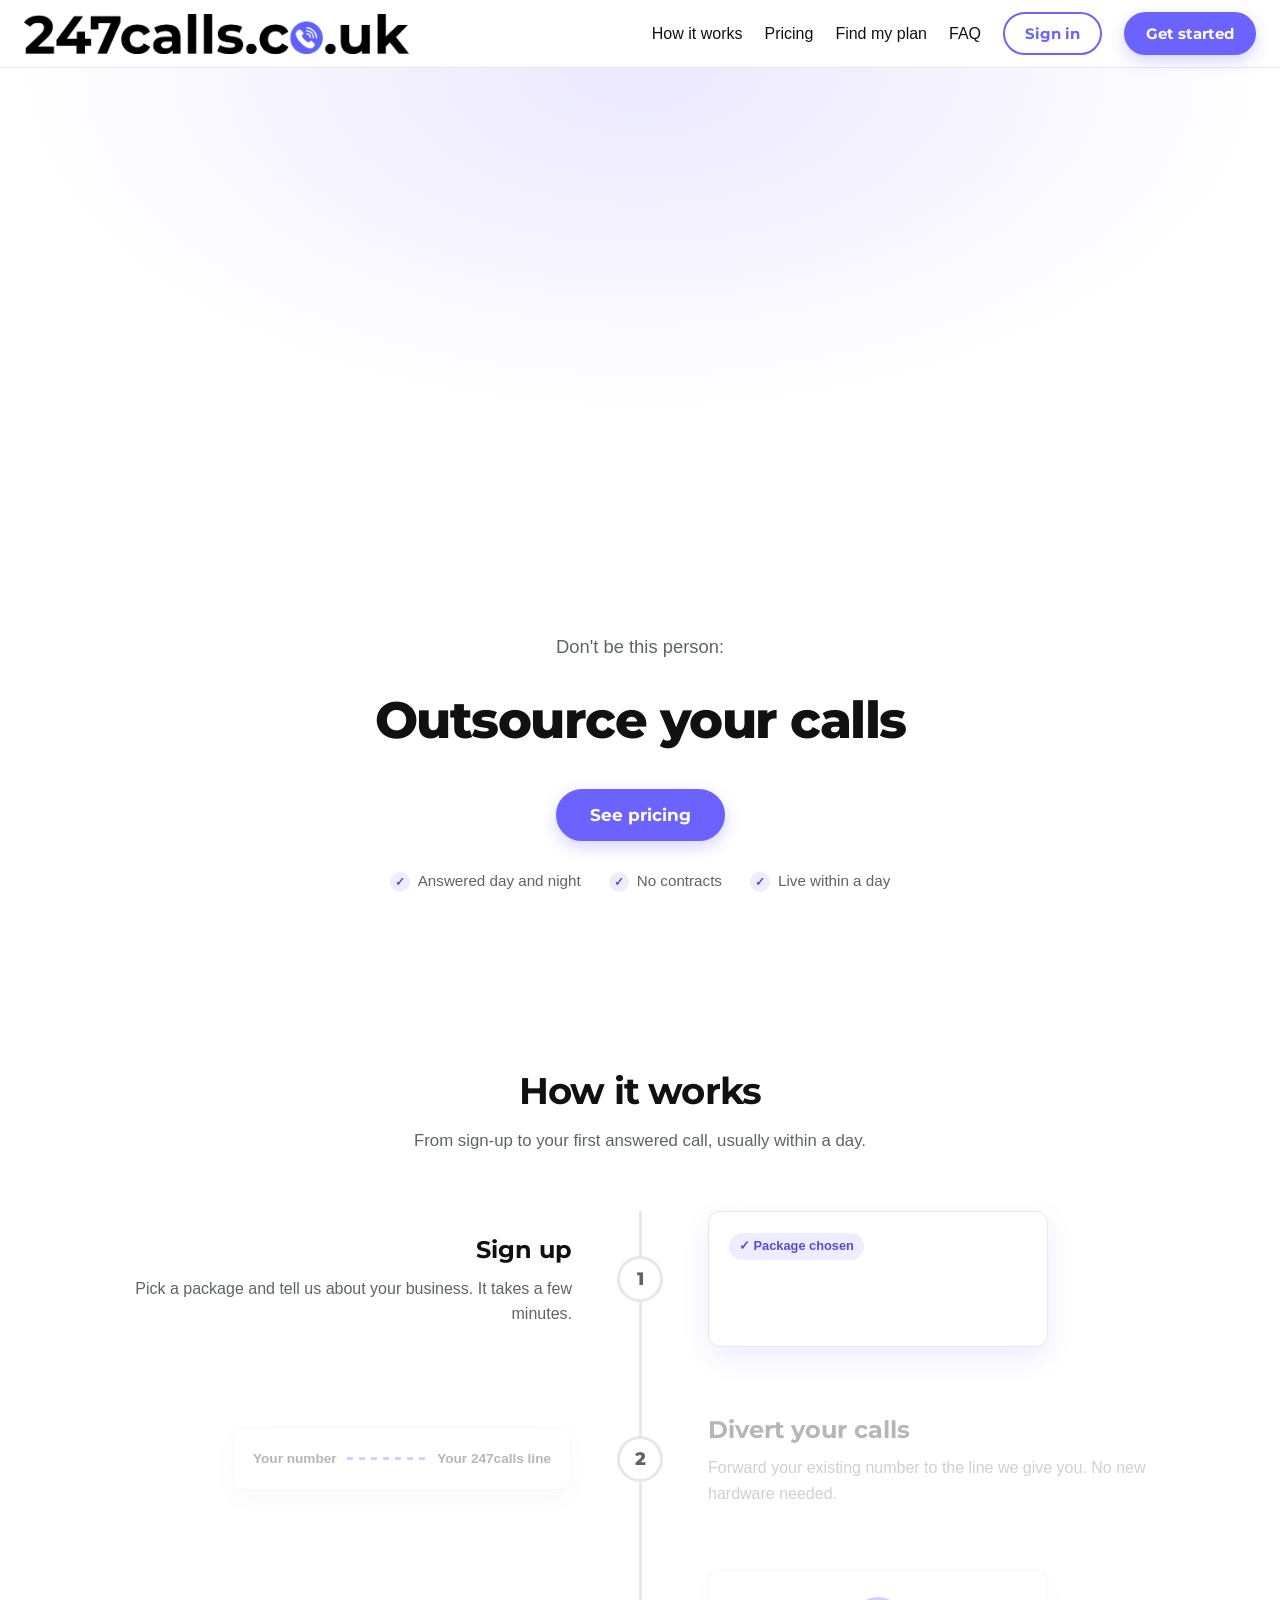
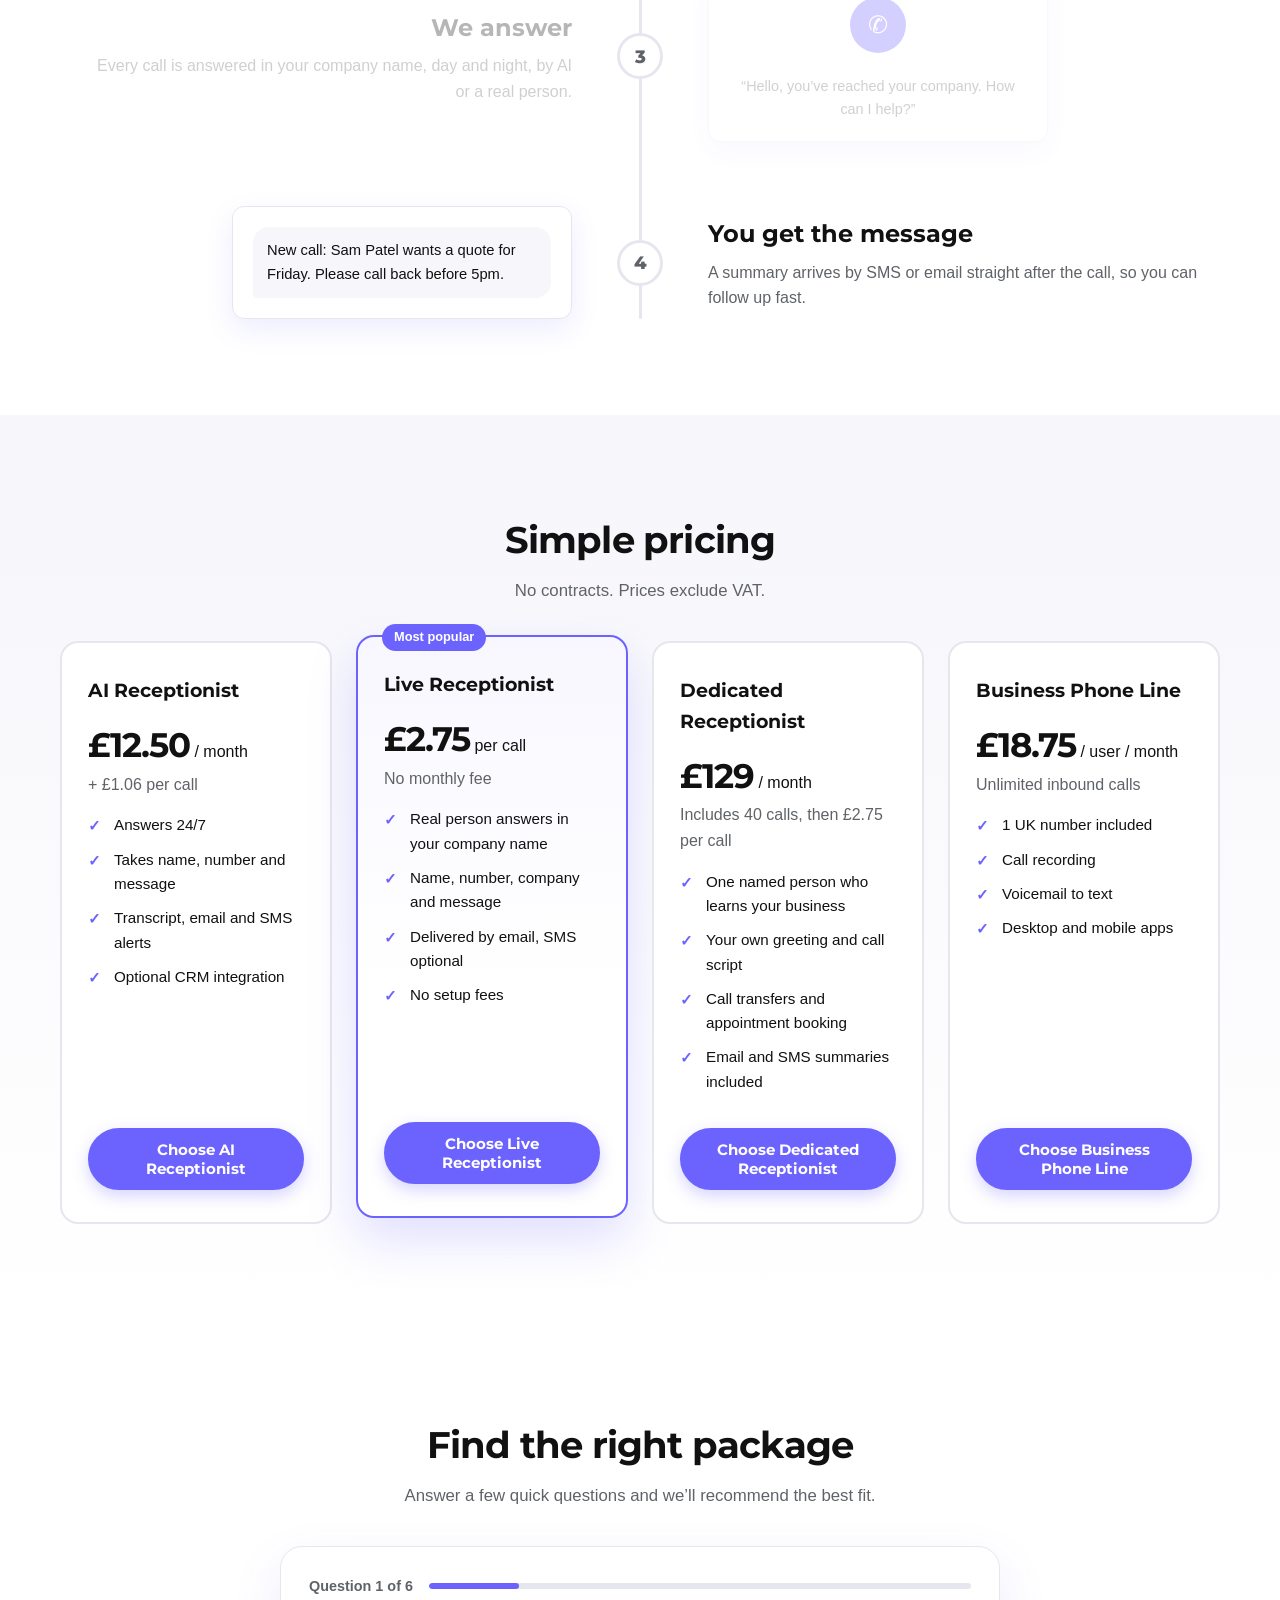
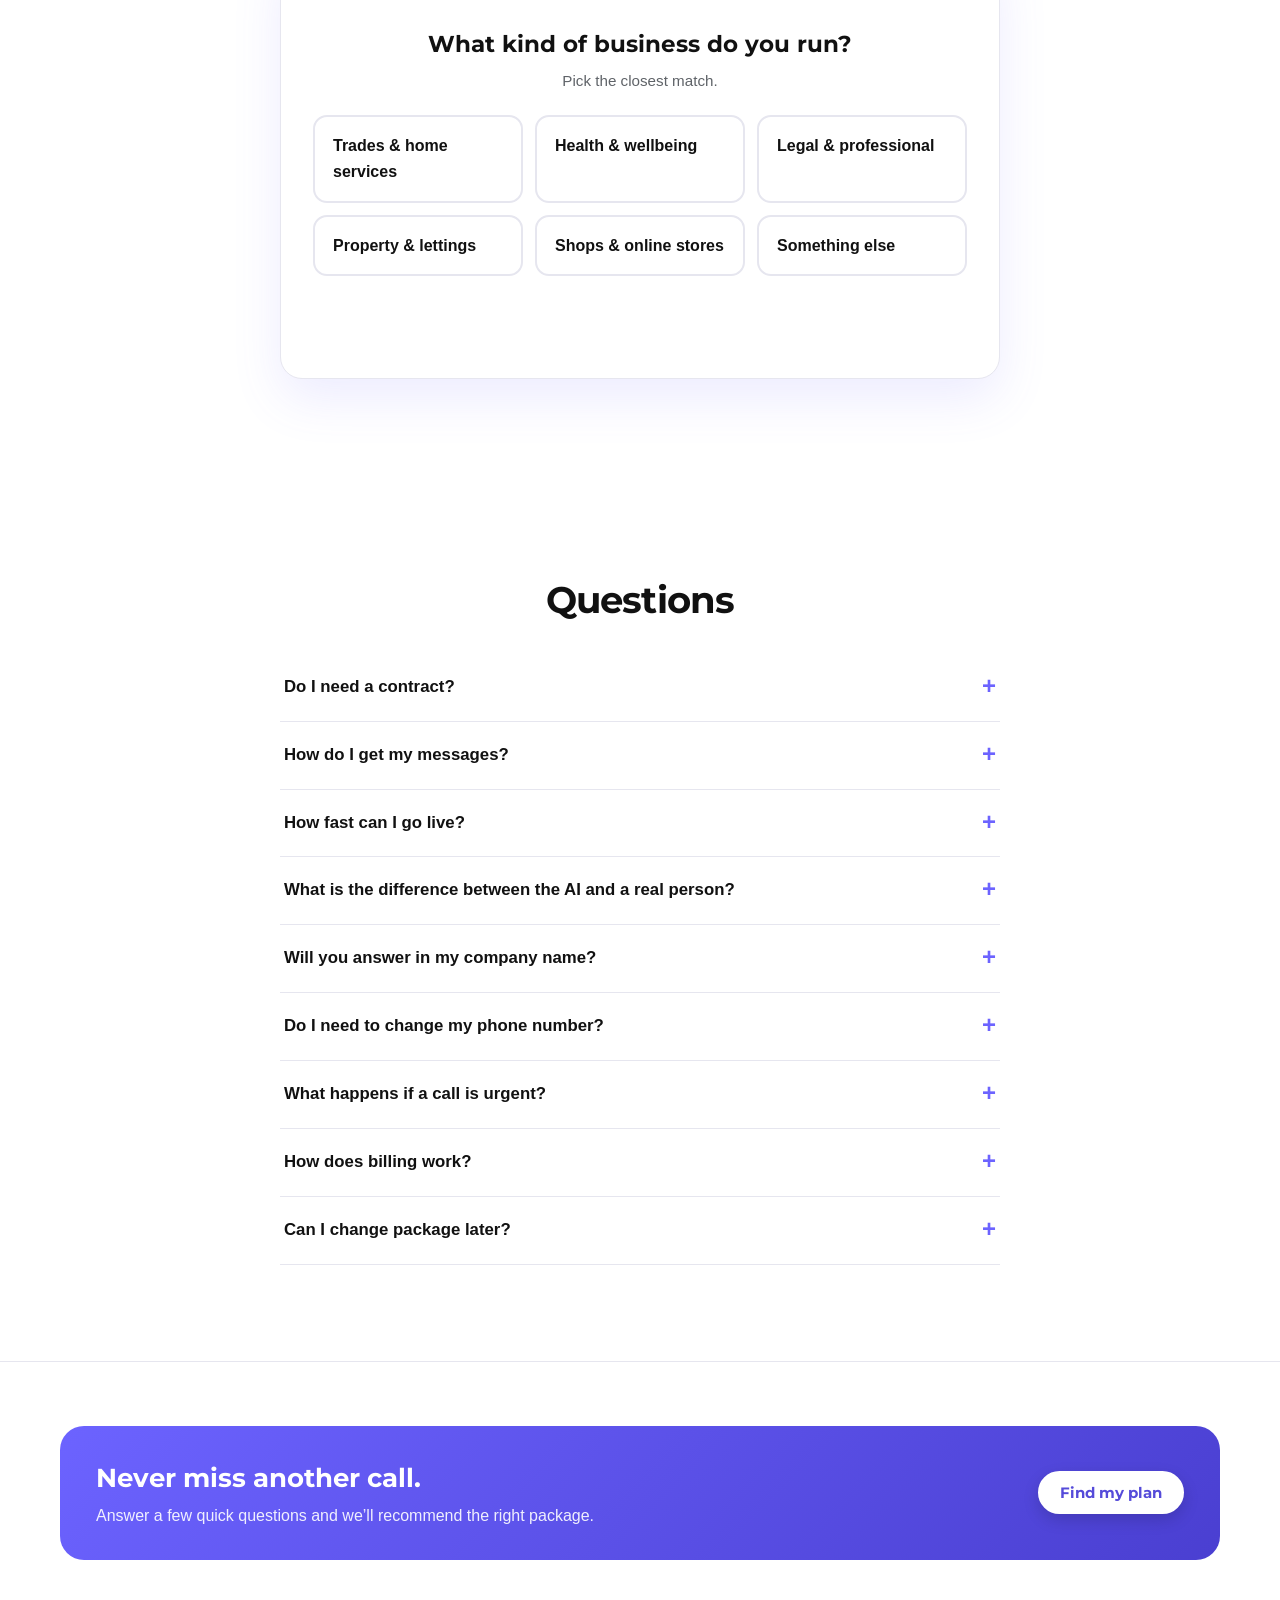
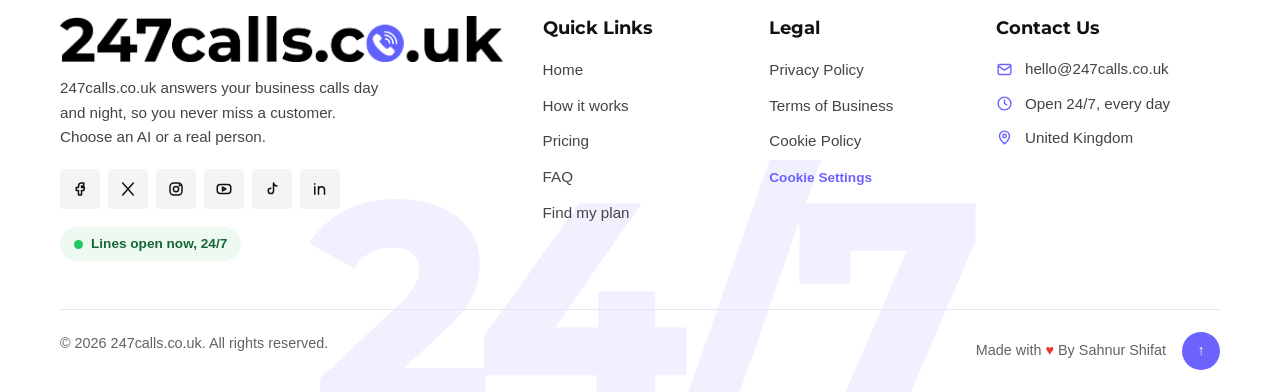
==== index.html @ 4531ec83 "first commit" ====
<!DOCTYPE html>
<html lang="en-GB">
<head>
  <meta charset="UTF-8"> <!-- keeps £ signs from turning into "Â£" -->
  <meta name="viewport" content="width=device-width, initial-scale=1">
  <title>247calls.co.uk – 24/7 call answering</title>
  <meta name="description" content="Friendly, professional 24/7 call answering. SMS or email summary of every call.">
  <link rel="preconnect" href="https://fonts.googleapis.com">
  <link rel="preconnect" href="https://fonts.gstatic.com" crossorigin>
  <link href="https://fonts.googleapis.com/css2?family=Montserrat:wght@500;700;800&display=swap" rel="stylesheet">
  <link rel="stylesheet" href="style.css">
</head>
<body>

<!-- NAVBAR -->
<header class="nav">
  <a class="logo" href="#home"><img src="hero.jpg" alt="247calls.co.uk" height="40"></a>
  <button class="nav-toggle" aria-label="Menu" aria-expanded="false">&#9776;</button>
  <nav class="nav-links" id="nav-links">
    <a href="#how">How it works</a>
    <a href="#pricing">Pricing</a>
    <a href="#quiz">Find my plan</a>
    <a href="#faq">FAQ</a>
    <a href="#" class="btn btn-ghost" data-open-signup>Sign in</a>
    <a href="#pricing" class="btn">Get started</a>
  </nav>
</header>

<main>
  <!-- HERO -->
  <section class="hero" id="home">
    <div class="video-wrap">
      <!-- Video file: hero.mp4 (same folder as this page) -->
      <video autoplay muted loop playsinline>
        <source src="hero.mp4" type="video/mp4">
      </video>
    </div>
    <p class="hero-lead">Don't be this person:</p>
    <div class="animated-text-container">
      <div class="animated-text" id="animated-text">
        <span>Outsource your calls</span>
        <span>We're here all day, everyday</span>
        <span>24/7 call answering</span>
        <span>From as little as £25.00 p/m</span>
        <span>Friendly, professional call answering</span>
        <span>SMS/email summary of call</span>
        <span>Keep things simple</span>
        <span>Outsource the burden</span>
      </div>
    </div>
    <a href="#pricing" class="btn btn-big">See pricing</a>
    <ul class="trust">
      <li>Answered day and night</li>
      <li>No contracts</li>
      <li>Live within a day</li>
    </ul>
  </section>

  <!-- HOW IT WORKS -->
  <section class="section how" id="how">
    <h2>How it works</h2>
    <p class="sub">From sign-up to your first answered call, usually within a day.</p>
    <div class="journey" id="journey">
      <div class="j-line"><span class="j-fill" id="j-fill"></span></div>

      <div class="j-step">
        <div class="j-text"><h3>Sign up</h3><p>Pick a package and tell us about your business. It takes a few minutes.</p></div>
        <span class="j-node">1</span>
        <div class="j-visual"><div class="vis">
          <span class="chip">&#10003; Package chosen</span>
          <i class="sk" style="--w:85%"></i><i class="sk" style="--w:60%"></i><i class="sk" style="--w:75%"></i>
        </div></div>
      </div>

      <div class="j-step flip">
        <div class="j-text"><h3>Divert your calls</h3><p>Forward your existing number to the line we give you. No new hardware needed.</p></div>
        <span class="j-node">2</span>
        <div class="j-visual"><div class="vis">
          <div class="div-row"><b>Your number</b><span class="arrow"></span><b>Your 247calls line</b></div>
        </div></div>
      </div>

      <div class="j-step">
        <div class="j-text"><h3>We answer</h3><p>Every call is answered in your company name, day and night, by AI or a real person.</p></div>
        <span class="j-node">3</span>
        <div class="j-visual"><div class="vis">
          <div class="ring"><i></i><i></i>&#9990;</div>
          <p class="quote">&ldquo;Hello, you&rsquo;ve reached your company. How can I help?&rdquo;</p>
        </div></div>
      </div>

      <div class="j-step flip">
        <div class="j-text"><h3>You get the message</h3><p>A summary arrives by SMS or email straight after the call, so you can follow up fast.</p></div>
        <span class="j-node">4</span>
        <div class="j-visual"><div class="vis">
          <div class="sms">New call: Sam Patel wants a quote for Friday. Please call back before 5pm.</div>
        </div></div>
      </div>
    </div>
  </section>

  <!-- PRICING -->
  <section class="section alt" id="pricing">
    <h2>Simple pricing</h2>
    <p class="sub">No contracts. Prices exclude VAT.</p>
    <div class="cards">
      <article class="card" data-plan="AI Receptionist">
        <h3>AI Receptionist</h3>
        <p class="price"><strong>£12.50</strong> / month</p>
        <p class="per">+ £1.06 per call</p>
        <ul>
          <li>Answers 24/7</li>
          <li>Takes name, number and message</li>
          <li>Transcript, email and SMS alerts</li>
          <li>Optional CRM integration</li>
        </ul>
        <button class="btn" data-plan-btn>Choose AI Receptionist</button>
      </article>

      <article class="card" data-plan="Live Receptionist" data-default>
        <h3>Live Receptionist</h3>
        <p class="price"><strong>£2.75</strong> per call</p>
        <p class="per">No monthly fee</p>
        <ul>
          <li>Real person answers in your company name</li>
          <li>Name, number, company and message</li>
          <li>Delivered by email, SMS optional</li>
          <li>No setup fees</li>
        </ul>
        <button class="btn" data-plan-btn>Choose Live Receptionist</button>
      </article>

      <article class="card" data-plan="Dedicated Receptionist">
        <h3>Dedicated Receptionist</h3>
        <p class="price"><strong>£129</strong> / month</p>
        <p class="per">Includes 40 calls, then £2.75 per call</p>
        <ul>
          <li>One named person who learns your business</li>
          <li>Your own greeting and call script</li>
          <li>Call transfers and appointment booking</li>
          <li>Email and SMS summaries included</li>
        </ul>
        <button class="btn" data-plan-btn>Choose Dedicated Receptionist</button>
      </article>

      <article class="card" data-plan="Business Phone Line">
        <h3>Business Phone Line</h3>
        <p class="price"><strong>£18.75</strong> / user / month</p>
        <p class="per">Unlimited inbound calls</p>
        <ul>
          <li>1 UK number included</li>
          <li>Call recording</li>
          <li>Voicemail to text</li>
          <li>Desktop and mobile apps</li>
        </ul>
        <button class="btn" data-plan-btn>Choose Business Phone Line</button>
      </article>
    </div>
    <div class="dots" id="plan-dots"></div>
  </section>

  <!-- QUESTIONNAIRE -->
  <section class="section" id="quiz">
    <h2>Find the right package</h2>
    <p class="sub">Answer a few quick questions and we&rsquo;ll recommend the best fit.</p>
    <form class="quiz" id="quiz-form" novalidate>
      <div class="q-top"><span id="q-count">Question 1 of 6</span><div class="q-bar"><i id="q-bar"></i></div></div>
      <div class="q-view" id="q-view">
        <div class="q-track" id="q-track">
        <div class="q-slide" data-type="single"><h3>What kind of business do you run?</h3><p class="q-hint">Pick the closest match.</p><div class="opts"><label class="opt"><input type="radio" name="business_type" value="Trades &amp; home services"><span>Trades &amp; home services</span></label><label class="opt"><input type="radio" name="business_type" value="Health &amp; wellbeing"><span>Health &amp; wellbeing</span></label><label class="opt"><input type="radio" name="business_type" value="Legal &amp; professional"><span>Legal &amp; professional</span></label><label class="opt"><input type="radio" name="business_type" value="Property &amp; lettings"><span>Property &amp; lettings</span></label><label class="opt"><input type="radio" name="business_type" value="Shops &amp; online stores"><span>Shops &amp; online stores</span></label><label class="opt"><input type="radio" name="business_type" value="Something else"><span>Something else</span></label></div></div>
        <div class="q-slide" data-type="single"><h3>How many calls do you get?</h3><p class="q-hint">A rough guess is fine.</p><div class="opts"><label class="opt"><input type="radio" name="call_volume" value="Under 40" data-key="lt40"><span>Under 40<small>calls a month</small></span></label><label class="opt"><input type="radio" name="call_volume" value="40 to 150" data-key="mid"><span>40 to 150<small>calls a month</small></span></label><label class="opt"><input type="radio" name="call_volume" value="150 to 400" data-key="high"><span>150 to 400<small>calls a month</small></span></label><label class="opt"><input type="radio" name="call_volume" value="400+" data-key="400+"><span>400+<small>calls a month</small></span></label></div></div>
        <div class="q-slide" data-type="single"><h3>When do you need calls answered?</h3><p class="q-hint">We can cover as much or as little as you like.</p><div class="opts"><label class="opt"><input type="radio" name="hours" value="Out of hours"><span>Out of hours<small>Evenings, nights and weekends</small></span></label><label class="opt"><input type="radio" name="hours" value="Busy times"><span>Busy times<small>When you can&rsquo;t pick up</small></span></label><label class="opt"><input type="radio" name="hours" value="24/7"><span>24/7<small>Every call, day and night</small></span></label></div></div>
        <div class="q-slide" data-type="single"><h3>Who should answer your calls?</h3><p class="q-hint">You can change this later.</p><div class="opts"><label class="opt"><input type="radio" name="who" value="AI receptionist" data-key="ai"><span>AI receptionist<small>Instant, 24/7 and the lowest cost</small></span></label><label class="opt"><input type="radio" name="who" value="A real person" data-key="live"><span>A real person<small>A friendly human voice on every call</small></span></label><label class="opt"><input type="radio" name="who" value="A dedicated person" data-key="dedicated"><span>A dedicated person<small>The same named receptionist who knows you</small></span></label><label class="opt"><input type="radio" name="who" value="Not sure yet" data-key="unsure"><span>Not sure yet<small>Recommend one for me</small></span></label></div></div>
        <div class="q-slide" data-type="multi"><h3>What should we do on each call?</h3><p class="q-hint">Choose all that apply.</p><div class="opts"><label class="opt"><input type="checkbox" name="tasks" value="Take messages"><span>Take messages</span></label><label class="opt"><input type="checkbox" name="tasks" value="Book appointments"><span>Book appointments</span></label><label class="opt"><input type="checkbox" name="tasks" value="Transfer urgent calls"><span>Transfer urgent calls</span></label><label class="opt"><input type="checkbox" name="tasks" value="Answer common questions"><span>Answer common questions</span></label><label class="opt"><input type="checkbox" name="tasks" value="Qualify new leads"><span>Qualify new leads</span></label><label class="opt"><input type="checkbox" name="tasks" value="Take orders"><span>Take orders</span></label></div></div>
        <div class="q-slide" data-type="contact"><h3>Where should we send your recommendation?</h3><p class="q-hint">Last step. We&rsquo;ll be in touch shortly.</p>
          <div class="form">
            <input name="name" placeholder="Your name" required autocomplete="name">
            <input name="business" placeholder="Business name" autocomplete="organization">
            <input name="email" type="email" placeholder="Email address" required autocomplete="email">
            <input name="phone" type="tel" placeholder="Phone number" required autocomplete="tel">
            <p class="form-msg" role="status"></p>
            <p class="fine">We’ll only use your details to reply to you. See our <a href="privacy.html">Privacy Policy</a>.</p>
          </div></div>
        <div class="q-slide" data-type="result"><div class="q-result">
          <span class="q-check">&#10003;</span>
          <h3>Thank you<span id="q-name"></span>!</h3>
          <p class="q-hint">Based on your answers, we recommend:</p>
          <p class="q-rec" id="q-rec"></p>
          <p class="q-hint">We have your details and will be in touch shortly.</p>
          <a href="#pricing" class="btn">See package details</a>
        </div></div>
        </div>
      </div>
      <div class="q-nav">
        <button type="button" class="btn btn-ghost" id="q-back" hidden>Back</button>
        <button type="button" class="btn" id="q-next" hidden>Next</button>
      </div>
    </form>
  </section>

  <!-- FAQ -->
  <section class="section" id="faq">
    <h2>Questions</h2>
    <div class="faq">
      <details><summary>Do I need a contract?</summary><p>No. You can stop at any time.</p></details>
      <details><summary>How do I get my messages?</summary><p>By email, with an optional SMS summary after each call.</p></details>
      <details><summary>How fast can I go live?</summary><p>Usually the same day, once your calls are diverted.</p></details>
      <details><summary>What is the difference between the AI and a real person?</summary><p>The AI receptionist answers instantly, around the clock, at the lowest cost. A real person gives every caller a human voice, and a Dedicated Receptionist is one named person who learns your business.</p></details>
      <details><summary>Will you answer in my company name?</summary><p>Yes. Every call is answered using your business name and your own greeting.</p></details>
      <details><summary>Do I need to change my phone number?</summary><p>No. You keep your existing number and simply divert it to the line we give you.</p></details>
      <details><summary>What happens if a call is urgent?</summary><p>With the Dedicated Receptionist we can transfer urgent calls straight to you. On other packages, urgent messages are sent to you immediately by SMS or email.</p></details>
      <details><summary>How does billing work?</summary><p>Monthly packages are billed monthly, and per-call packages are billed for the calls answered. All prices exclude VAT.</p></details>
      <details><summary>Can I change package later?</summary><p>Yes. Just tell us and we will switch you to a package that fits better.</p></details>
    </div>
  </section>

  </main>

<footer class="site-footer">
  <div class="f-cta">
    <div><h3>Never miss another call.</h3><p>Answer a few quick questions and we&rsquo;ll recommend the right package.</p></div>
    <a href="#quiz" class="btn btn-light">Find my plan</a>
  </div>
  <div class="f-grid">
    <div class="f-brand">
      <a class="logo" href="#home"><img src="hero.jpg" alt="247calls.co.uk" height="40"></a>
      <p>247calls.co.uk answers your business calls day and night, so you never miss a customer. Choose an AI or a real person.</p>
      <div class="social"><a href="#" aria-label="Facebook"><svg viewBox="0 0 24 24" ><path d="M14 8h3V4h-3a4 4 0 0 0-4 4v2H7v4h3v6h4v-6h3l1-4h-4V8z"/></svg></a><a href="#" aria-label="X"><svg viewBox="0 0 24 24" ><path d="M5 4l14 16M19 4L5 20"/></svg></a><a href="#" aria-label="Instagram"><svg viewBox="0 0 24 24" ><rect x="4" y="4" width="16" height="16" rx="5"/><circle cx="12" cy="12" r="3.5"/><circle cx="17" cy="7" r=".6"/></svg></a><a href="#" aria-label="YouTube"><svg viewBox="0 0 24 24" ><rect x="3" y="6" width="18" height="12" rx="4"/><path d="M10 9.5v5l4.5-2.5z"/></svg></a><a href="#" aria-label="TikTok"><svg viewBox="0 0 24 24" ><path d="M14 4v10.5a3.5 3.5 0 1 1-3.5-3.5M14 4c.4 2.3 2 3.8 4.5 4"/></svg></a><a href="#" aria-label="LinkedIn"><svg viewBox="0 0 24 24" ><path d="M5 9v10M5 5v.5M10 19V9m0 4a4 4 0 0 1 8 0v6"/></svg></a></div>
      <p class="live"><i></i>Lines open now, 24/7</p>
    </div>
    <div>
      <h4>Quick Links</h4>
      <ul><li><a href="#home">Home</a></li><li><a href="#how">How it works</a></li><li><a href="#pricing">Pricing</a></li><li><a href="#faq">FAQ</a></li><li><a href="#quiz">Find my plan</a></li></ul>
    </div>
    <div>
      <h4>Legal</h4>
      <ul><li><a href="privacy.html">Privacy Policy</a></li><li><a href="terms.html">Terms of Business</a></li><li><a href="cookies.html">Cookie Policy</a></li><li class="cookie-set"><a href="#" data-cookie-settings>Cookie Settings</a></li></ul>
    </div>
    <div>
      <h4>Contact Us</h4>
      <ul class="f-contact">
        <li><svg viewBox="0 0 24 24" ><rect x="3" y="5" width="18" height="14" rx="2"/><path d="M3 7l9 6 9-6"/></svg>hello@247calls.co.uk</li>
        <li><svg viewBox="0 0 24 24" ><circle cx="12" cy="12" r="9"/><path d="M12 7v5l3 2"/></svg>Open 24/7, every day</li>
        <li><svg viewBox="0 0 24 24" ><path d="M12 21s7-6.2 7-11a7 7 0 0 0-14 0c0 4.8 7 11 7 11z"/><circle cx="12" cy="10" r="2.5"/></svg>United Kingdom</li>
      </ul>
    </div>
  </div>
  <div class="f-bottom">
    <p>© <span id="year"></span> 247calls.co.uk. All rights reserved.</p>
    <div class="f-end"><p>Made with <span class="heart">&#9829;</span> By Sahnur Shifat</p><a class="to-top" href="#home" aria-label="Back to top">&#8593;</a></div>
  </div>
<div class="f-mark" aria-hidden="true">24/7</div>
</footer>

<!-- SIGN-UP POPUP -->
<div class="modal" id="signup-modal" hidden>
  <div class="modal-box" role="dialog" aria-modal="true" aria-labelledby="modal-title">
    <button class="modal-close" aria-label="Close">&times;</button>
    <h3 id="modal-title">Get started</h3>
    <p class="sub" id="modal-plan"></p>
    <form class="form" id="signup-form" novalidate>
      <input name="plan" type="hidden">
      <input name="name" placeholder="Your name" required>
      <input name="business" placeholder="Business name" required>
      <input name="email" type="email" placeholder="Email address" required>
      <input name="phone" type="tel" placeholder="Phone number" required>
      <button class="btn" type="submit">Sign up</button>
      <p class="form-msg" role="status"></p>
            <p class="fine">We’ll only use your details to reply to you. See our <a href="privacy.html">Privacy Policy</a>.</p>
    </form>
  </div>
</div>

<script src="script.js"></script>
<script src="cookies.js"></script>
</body>
</html>
---- style.css ----
/* ===== Easy-edit settings ===== */
:root {
  --accent: #6c63ff;        /* purple used in the logo */
  --accent-dark: #554bd9;
  --text: #111;
  --muted: #5f6368;
  --bg: #fff;
  --bg-alt: #f6f6fb;
  --line: #e6e6ef;
  --radius: 12px;
  --max: 1160px;
}

* { box-sizing: border-box; }
html { scroll-behavior: smooth; scroll-padding-top: 72px; }
body { margin: 0; font-family: Arial, Helvetica, sans-serif; color: var(--text); background: var(--bg); line-height: 1.6; }
h1, h2, h3, .logo { font-family: "Montserrat", Arial, sans-serif; }
a { color: inherit; }

/* ===== Navbar ===== */
.nav { position: sticky; top: 0; z-index: 20; display: flex; align-items: center; justify-content: space-between;
  padding: 12px 24px; background: var(--bg); box-shadow: 0 2px 8px rgba(0,0,0,.06); }
.logo { font-size: 1.7rem; font-weight: 800; text-decoration: none; letter-spacing: -.5px; }
.logo-o { display: inline-flex; align-items: center; justify-content: center; width: .85em; height: .85em;
  border-radius: 50%; background: var(--accent); color: #fff; font-size: .55em; vertical-align: middle; margin: 0 1px; }
.nav-links { display: flex; align-items: center; gap: 22px; }
.nav-links a:not(.btn) { text-decoration: none; font-weight: 500; }
.nav-links a:not(.btn):hover { color: var(--accent); }
.nav-toggle { display: none; background: none; border: 0; font-size: 1.6rem; cursor: pointer; }

/* ===== Buttons ===== */
.btn { display: inline-block; background: var(--accent); color: #fff; border: 2px solid var(--accent); padding: 10px 20px;
  border-radius: 999px; font: 700 .95rem "Montserrat", Arial, sans-serif; text-decoration: none; cursor: pointer; transition: background .15s; }
.btn:hover { background: var(--accent-dark); border-color: var(--accent-dark); }
.btn-ghost { background: transparent; color: var(--accent); }
.btn-ghost:hover { background: var(--bg-alt); color: var(--accent-dark); }
.btn-big { padding: 14px 32px; font-size: 1.05rem; }
:focus-visible { outline: 3px solid var(--accent); outline-offset: 2px; }

/* ===== Hero ===== */
.hero { text-align: center; padding: 28px 20px 56px; }
.video-wrap { max-width: 860px; margin: 0 auto; background: #fdfefd; aspect-ratio: 16 / 9; overflow: hidden; }
.video-wrap video { width: 100%; height: 100%; object-fit: contain; display: block; }
.hero-lead { margin: 24px 0 8px; font-size: 1.1rem; }
.animated-text-container { min-height: 90px; display: flex; align-items: center; justify-content: center; margin-bottom: 20px; }
.animated-text { position: relative; width: 100%; height: 80px; }
.animated-text span { position: absolute; inset: 0; display: flex; align-items: center; justify-content: center;
  padding: 0 12px; font: 800 clamp(1.6rem, 4.5vw, 2.8rem) "Montserrat", Arial, sans-serif; letter-spacing: -1px;
  opacity: 0; transform: translateY(14px); transition: opacity .5s, transform .5s; }
.animated-text span.active { opacity: 1; transform: none; }

/* ===== Sections ===== */
.section { padding: 72px 20px; max-width: var(--max); margin: 0 auto; }
.section.alt { max-width: none; background: var(--bg-alt); }
.section.alt > * { max-width: var(--max); margin-left: auto; margin-right: auto; }
.section h2 { font-size: clamp(1.7rem, 3.5vw, 2.3rem); margin: 0 0 8px; text-align: center; }
.sub { text-align: center; color: var(--muted); margin: 0 auto 36px; }

.steps { list-style: none; counter-reset: s; display: grid; grid-template-columns: repeat(auto-fit, minmax(210px, 1fr)); gap: 28px; padding: 0; margin-top: 40px; }
.steps li { counter-increment: s; }
.steps li::before { content: counter(s); display: grid; place-items: center; width: 38px; height: 38px; border-radius: 50%;
  background: var(--accent); color: #fff; font-weight: 700; margin-bottom: 12px; }
.steps h3 { margin: 0 0 6px; }
.steps p { margin: 0; color: var(--muted); }

/* ===== Pricing ===== */
.cards { display: grid; grid-template-columns: repeat(auto-fit, minmax(235px, 1fr)); gap: 24px; align-items: stretch; }
.card { position: relative; display: flex; flex-direction: column; background: var(--bg); border: 1px solid var(--line); border-radius: var(--radius); padding: 28px 24px; }
.card.featured { border: 2px solid var(--accent); }
.badge { position: absolute; top: -13px; left: 24px; background: var(--accent); color: #fff; font-size: .8rem; font-weight: 700; padding: 3px 12px; border-radius: 999px; }
.card h3 { margin: 0 0 12px; font-size: 1.2rem; }
.price { margin: 0; font-size: 1rem; }
.price strong { font-size: 2.1rem; font-family: "Montserrat", Arial, sans-serif; }
.per { margin: 0 0 16px; color: var(--muted); }
.card ul { margin: 0 0 24px; padding-left: 20px; flex: 1; }
.card li { margin-bottom: 6px; }

/* ===== FAQ ===== */
.faq { max-width: 720px; margin: 24px auto 0; }
.faq details { border-bottom: 1px solid var(--line); padding: 14px 0; }
.faq summary { cursor: pointer; font-weight: 700; }
.faq p { margin: 10px 0 0; color: var(--muted); }

/* ===== Forms & modal ===== */
.form { display: grid; gap: 12px; max-width: 460px; margin: 0 auto; }
.form input, .form textarea { width: 100%; padding: 12px 14px; border: 1px solid #ccc; border-radius: 8px; font: inherit; }
.form input:invalid.touched, .form textarea:invalid.touched { border-color: #d93025; }
.form-msg { margin: 0; min-height: 1.4em; text-align: center; font-weight: 700; }
.form-msg.ok { color: #188038; }
.form-msg.err { color: #d93025; }
.modal { position: fixed; inset: 0; z-index: 50; display: grid; place-items: center; background: rgba(0,0,0,.5); padding: 16px; }
.modal[hidden] { display: none; }
.modal-box { position: relative; width: 100%; max-width: 480px; background: #fff; border-radius: var(--radius); padding: 32px 24px; }
.modal-box h3 { margin: 0 0 4px; text-align: center; }
.modal-close { position: absolute; top: 8px; right: 14px; background: none; border: 0; font-size: 1.8rem; cursor: pointer; }


/* ===== Mobile ===== */
@media (max-width: 760px) {
  .nav-toggle { display: block; }
  .nav-links { display: none; position: absolute; top: 100%; left: 0; right: 0; flex-direction: column; align-items: stretch;
    gap: 0; padding: 12px 24px 20px; background: var(--bg); box-shadow: 0 8px 12px rgba(0,0,0,.08); }
  .nav-links.open { display: flex; }
  .nav-links a { padding: 10px 0; text-align: center; }
  .logo { font-size: 1.3rem; }
}

@media (prefers-reduced-motion: reduce) {
  html { scroll-behavior: auto; }
  .animated-text span { transition: none; }
}

/* ===== How it works: scroll journey ===== */
.journey { position: relative; margin-top: 56px; display: grid; gap: 64px; }
.j-line { position: absolute; left: 50%; top: 0; bottom: 0; width: 3px; margin-left: -1.5px; background: var(--line); border-radius: 3px; }
.j-fill { position: absolute; left: 0; top: 0; width: 100%; height: 0; background: var(--accent); border-radius: 3px; }
.j-step { position: relative; display: grid; grid-template-columns: 1fr 64px 1fr; align-items: center; }
.j-text { grid-column: 1; grid-row: 1; text-align: right; padding-right: 36px; }
.j-node { grid-column: 2; grid-row: 1; justify-self: center; z-index: 1; display: grid; place-items: center; width: 46px; height: 46px;
  border-radius: 50%; background: #fff; border: 3px solid var(--line); font: 800 1.1rem "Montserrat", Arial, sans-serif; color: var(--muted);
  transition: background .3s, border-color .3s, color .3s, transform .3s; }
.j-visual { grid-column: 3; grid-row: 1; padding-left: 36px; }
.j-step.flip .j-text { grid-column: 3; text-align: left; padding: 0 0 0 36px; }
.j-step.flip .j-visual { grid-column: 1; padding: 0 36px 0 0; }
.j-text h3 { margin: 0 0 6px; font-size: 1.5rem; }
.j-text p { margin: 0; color: var(--muted); }
.j-text, .j-visual { opacity: .3; transition: opacity .5s; }
.j-step.on .j-text, .j-step.on .j-visual { opacity: 1; }
.j-step.on .j-node { background: var(--accent); border-color: var(--accent); color: #fff; transform: scale(1.12); }

.vis { max-width: 340px; background: #fff; border: 1px solid var(--line); border-radius: var(--radius); padding: 20px; box-shadow: 0 10px 28px rgba(108,99,255,.12); }
.j-step.flip .vis { margin-left: auto; }
.chip { display: inline-block; font-size: .8rem; font-weight: 700; color: var(--accent-dark); background: #eeedff; padding: 3px 10px; border-radius: 999px; }
.sk { display: block; height: 10px; width: 0; margin: 12px 0 0; border-radius: 6px; background: #dcdaf7; transition: width .9s ease .2s; }
.j-step.on .sk { width: var(--w); }
.div-row { display: flex; align-items: center; gap: 10px; font-size: .85rem; }
.arrow { flex: 1; height: 3px; background: repeating-linear-gradient(90deg, var(--accent) 0 6px, transparent 6px 12px); }
.j-step.on .arrow { animation: flow 1s linear infinite; }
@keyframes flow { to { background-position: 12px 0; } }
.ring { position: relative; width: 56px; height: 56px; margin: 6px auto 22px; display: grid; place-items: center; border-radius: 50%; background: var(--accent); color: #fff; font-size: 1.5rem; }
.ring i { position: absolute; inset: 0; border: 2px solid var(--accent); border-radius: 50%; opacity: 0; }
.j-step.on .ring i { animation: ping 2s ease-out infinite; }
.ring i:nth-child(2) { animation-delay: .8s; }
@keyframes ping { from { transform: scale(1); opacity: .7; } to { transform: scale(2.3); opacity: 0; } }
.quote { margin: 0; text-align: center; font-size: .9rem; color: var(--muted); }
.sms { padding: 12px 14px; font-size: .92rem; background: var(--bg-alt); border-radius: 16px 16px 16px 4px; opacity: 0; transform: scale(.85); transform-origin: left bottom; transition: opacity .5s .3s, transform .5s .3s; }
.j-step.on .sms { opacity: 1; transform: none; }

@media (max-width: 760px) {
  .j-line { left: 23px; }
  .j-step, .j-step.flip { grid-template-columns: 46px 1fr; column-gap: 16px; align-items: start; }
  .j-node { grid-column: 1; }
  .j-text, .j-step.flip .j-text { grid-column: 2; text-align: left; padding: 0; }
  .j-visual, .j-step.flip .j-visual { grid-column: 2; grid-row: 2; padding: 14px 0 0; }
  .j-step.flip .vis { margin-left: 0; }
}

/* ===== Footer ===== */
.site-footer { border-top: 1px solid var(--line); padding: 64px 24px 0; background: var(--bg); }
.f-grid, .f-bottom { max-width: var(--max); margin: 0 auto; }
.f-grid { display: grid; grid-template-columns: 1.3fr 1fr 1fr 1.2fr; gap: 40px; }
.site-footer h4 { margin: 0 0 18px; font: 700 1.15rem "Montserrat", Arial, sans-serif; }
.site-footer ul { list-style: none; margin: 0; padding: 0; display: grid; gap: 10px; }
.site-footer li a, .f-brand p { color: #444; text-decoration: none; font-size: .95rem; }
.site-footer li a:hover { color: var(--accent); }
.f-brand p { margin: 14px 0 20px; max-width: 320px; }
.social { display: flex; flex-wrap: wrap; gap: 8px; }
.social a { display: grid; place-items: center; width: 40px; height: 40px; background: #f3f4f6; border-radius: 4px; color: #111; transition: background .15s, color .15s; }
.social a:hover { background: var(--accent); color: #fff; }
.social svg, .f-contact svg { width: 18px; height: 18px; fill: none; stroke: currentColor; stroke-width: 2; stroke-linecap: round; stroke-linejoin: round; }
.f-contact li { display: flex; align-items: center; gap: 12px; color: #444; font-size: .95rem; }
.f-contact svg { width: 17px; height: 17px; flex: none; color: var(--accent); }
.site-footer .cookie-set a { color: var(--accent); font-weight: 700; font-size: .85rem; }
.f-bottom { display: flex; flex-wrap: wrap; justify-content: space-between; gap: 12px; margin-top: 48px; padding: 22px 0; border-top: 1px solid var(--line); color: var(--muted); font-size: .9rem; }
.f-bottom p { margin: 0; }
.heart { color: #e53935; }
@media (max-width: 900px) { .f-grid { grid-template-columns: 1fr 1fr; } }
@media (max-width: 560px) { .f-grid { grid-template-columns: 1fr; } }

/* =====================================================
   POLISH PASS – visual refinements (safe to tweak/remove)
   ===================================================== */
::selection { background: #d9d6ff; }

.nav { background: rgba(255,255,255,.85); backdrop-filter: blur(10px); -webkit-backdrop-filter: blur(10px);
  box-shadow: none; border-bottom: 1px solid var(--line); }

.btn { box-shadow: 0 6px 16px rgba(108,99,255,.28); transition: background .15s, transform .15s, box-shadow .15s; }
.btn:hover { transform: translateY(-2px); box-shadow: 0 10px 22px rgba(108,99,255,.35); }
.btn-ghost, .btn-ghost:hover { box-shadow: none; transform: none; }

/* Hero */
.hero { padding: 48px 20px 72px; background: radial-gradient(70% 55% at 50% 0%, #ebe8ff 0%, rgba(235,232,255,0) 70%); }
.video-wrap { border-radius: 22px; background: #fff; box-shadow: 0 28px 70px rgba(108,99,255,.2), 0 2px 6px rgba(0,0,0,.05); }
.hero-lead { margin-top: 32px; font-size: 1.15rem; color: var(--muted); }
.animated-text-container { min-height: 100px; }
.animated-text { height: 90px; }
.animated-text span { font-size: clamp(1.8rem, 5vw, 3.2rem); letter-spacing: -1.5px; }
.trust { list-style: none; display: flex; flex-wrap: wrap; justify-content: center; gap: 12px 28px; margin: 28px 0 0; padding: 0; color: var(--muted); font-size: .95rem; }
.trust li::before { content: "\2713"; display: inline-grid; place-items: center; width: 20px; height: 20px; margin-right: 8px;
  border-radius: 50%; background: #eeedff; color: var(--accent-dark); font-size: .72rem; font-weight: 700; }

/* Sections */
.section { padding: 96px 20px; }
.section h2 { letter-spacing: -.8px; }
.sub { font-size: 1.05rem; }
.section.alt { background: linear-gradient(180deg, #f6f6fb 0%, #fff 100%); }

/* Pricing cards */
.card { border-radius: 18px; padding: 32px 26px; transition: transform .2s, box-shadow .2s; }
.card:hover { transform: translateY(-5px); box-shadow: 0 18px 40px rgba(20,20,60,.1); }
.card.featured { background: linear-gradient(180deg, #f8f7ff 0%, #fff 60%); box-shadow: 0 22px 50px rgba(108,99,255,.2); }
.price strong { letter-spacing: -1px; }
.card ul { list-style: none; padding: 0; }
.card li { position: relative; padding-left: 26px; margin-bottom: 10px; font-size: .95rem; }
.card li::before { content: "\2713"; position: absolute; left: 0; top: 1px; color: var(--accent); font-weight: 700; }
.card .btn { width: 100%; text-align: center; }

/* FAQ */
.faq details { padding: 20px 4px; }
.faq summary { list-style: none; display: flex; justify-content: space-between; gap: 16px; font-size: 1.05rem; }
.faq summary::-webkit-details-marker { display: none; }
.faq summary::after { content: "+"; color: var(--accent); font-size: 1.5rem; line-height: 1; transition: transform .2s; }
.faq details[open] summary::after { transform: rotate(45deg); }

/* Forms */
.form input, .form textarea { border-radius: 10px; border: 1px solid #d8d8e6; background: #fff; transition: border-color .15s, box-shadow .15s; }
.form input:focus, .form textarea:focus { outline: none; border-color: var(--accent); box-shadow: 0 0 0 4px rgba(108,99,255,.15); }
.modal-box { border-radius: 20px; box-shadow: 0 30px 80px rgba(0,0,0,.25); }

/* =====================================================
   QUESTIONNAIRE – sliding form
   ===================================================== */
.quiz { max-width: 720px; margin: 0 auto; padding: 28px; background: #fff; border: 1px solid var(--line); border-radius: 22px; box-shadow: 0 20px 50px rgba(108,99,255,.12); }
.q-top { display: flex; align-items: center; gap: 16px; margin-bottom: 24px; font-size: .9rem; font-weight: 700; color: var(--muted); }
.q-top span { white-space: nowrap; }
.q-bar { flex: 1; height: 6px; background: var(--line); border-radius: 6px; overflow: hidden; }
.q-bar i { display: block; width: 0; height: 100%; background: var(--accent); border-radius: 6px; transition: width .4s; }
.q-view { overflow: hidden; transition: height .35s; }
.q-track { display: flex; align-items: flex-start; transition: transform .45s cubic-bezier(.65, 0, .35, 1); }
.q-slide { flex: 0 0 100%; min-width: 0; padding: 4px; opacity: 0; transition: opacity .3s; }
.q-slide.active { opacity: 1; }
.q-slide h3 { margin: 0 0 6px; font-size: 1.45rem; text-align: center; }
.q-hint { margin: 0 0 22px; text-align: center; color: var(--muted); font-size: .95rem; }
.opts { display: grid; grid-template-columns: repeat(auto-fit, minmax(210px, 1fr)); gap: 12px; }
.opt { position: relative; display: block; cursor: pointer; }
.opt input { position: absolute; inset: 0; width: 100%; height: 100%; margin: 0; opacity: 0; cursor: pointer; }
.opt span { display: block; height: 100%; padding: 16px 18px; background: #fff; border: 2px solid var(--line); border-radius: 14px; font-weight: 700; transition: border-color .15s, background .15s, box-shadow .15s; }
.opt small { display: block; margin-top: 2px; font-weight: 400; color: var(--muted); }
.opt:hover span { border-color: #c9c5ff; }
.opt input:checked + span { border-color: var(--accent); background: #f3f2ff; box-shadow: 0 0 0 3px rgba(108,99,255,.12); }
.opt input:focus-visible + span { outline: 3px solid var(--accent); outline-offset: 2px; }
.q-nav { display: flex; justify-content: space-between; gap: 12px; margin-top: 24px; min-height: 46px; }
.q-nav [hidden] { display: none; }
#q-next { margin-left: auto; }
.q-result { padding: 8px 0 4px; text-align: center; }
.q-check { display: grid; place-items: center; width: 60px; height: 60px; margin: 0 auto 14px; border-radius: 50%; background: var(--accent); color: #fff; font-size: 1.6rem; }
.q-slide.active .q-check { animation: pop .5s; }
@keyframes pop { from { transform: scale(.4); opacity: 0; } to { transform: none; opacity: 1; } }
.q-rec { margin: 0 0 14px; font: 800 1.7rem "Montserrat", Arial, sans-serif; color: var(--accent-dark); }
@media (max-width: 560px) { .quiz { padding: 20px 16px; } }
@media (prefers-reduced-motion: reduce) { .q-track, .q-view, .q-bar i, .q-slide { transition: none; } .q-slide.active .q-check { animation: none; } }

/* ===== Logo image (hero.jpg) ===== */
.logo { display: flex; align-items: center; line-height: 0; }
.logo img { display: block; height: 40px; width: auto; }
.site-footer .logo img { height: 46px; }
@media (max-width: 760px) { .logo img { height: 34px; } }

/* =====================================================
   ROUND 2 – blended video, moving package highlight, footer extras
   ===================================================== */

/* Video blends into the page: white pixels disappear into the background */
.video-wrap { background: none; box-shadow: none; border-radius: 0; }
.video-wrap video { mix-blend-mode: multiply; }

/* Pricing: the bordered highlight follows hover / swipe */
.cards { position: relative; }
.card { border: 2px solid var(--line); transition: transform .25s, box-shadow .25s, border-color .25s, background .25s; }
.card.featured { border-color: var(--accent); transform: translateY(-6px); }
.badge[hidden] { display: none; }
.dots { display: none; justify-content: center; gap: 8px; margin-top: 4px; }
.dots button { width: 9px; height: 9px; padding: 0; border: 0; border-radius: 999px; background: #cfcdf0; cursor: pointer; transition: width .25s, background .25s; }
.dots button.on { width: 26px; background: var(--accent); }
@media (max-width: 900px) {
  .cards { display: flex; overflow-x: auto; scroll-snap-type: x mandatory; gap: 16px; padding: 22px 4px 28px; scrollbar-width: none; }
  .cards::-webkit-scrollbar { display: none; }
  .card { flex: 0 0 min(82%, 340px); scroll-snap-align: center; }
  .dots { display: flex; }
}

/* Footer */
.site-footer { position: relative; overflow: hidden; padding-bottom: 0; }
.site-footer > :not(.f-mark) { position: relative; z-index: 1; }
.f-cta { max-width: var(--max); margin: 0 auto 56px; display: flex; flex-wrap: wrap; align-items: center; justify-content: space-between; gap: 20px;
  padding: 32px 36px; border-radius: 24px; color: #fff; background: linear-gradient(135deg, #6c63ff 0%, #4a3fd1 100%); }
.f-cta h3 { margin: 0 0 4px; font-size: 1.6rem; }
.f-cta p { margin: 0; opacity: .9; }
.btn-light { background: #fff; color: var(--accent-dark); border-color: #fff; box-shadow: 0 6px 16px rgba(0,0,0,.15); }
.btn-light:hover { background: #f3f2ff; border-color: #f3f2ff; }

.site-footer ul:not(.f-contact) li a { position: relative; display: inline-block; transition: color .2s, transform .2s; }
.site-footer ul:not(.f-contact) li a::before { content: "\2192"; position: absolute; left: -18px; opacity: 0; color: var(--accent); transition: opacity .2s; }
.site-footer ul:not(.f-contact) li a:hover { transform: translateX(18px); }
.site-footer ul:not(.f-contact) li a:hover::before { opacity: 1; }
.social a:hover { transform: translateY(-4px) rotate(-6deg); }

.f-brand .live { display: inline-flex; align-items: center; gap: 8px; margin: 18px 0 0; padding: 6px 14px; border-radius: 999px; background: #eefaf1; color: #166534; font-weight: 700; font-size: .85rem; }
.live i { width: 9px; height: 9px; border-radius: 50%; background: #22c55e; animation: livepulse 1.8s infinite; }
@keyframes livepulse { 0% { box-shadow: 0 0 0 0 rgba(34,197,94,.6); } 70% { box-shadow: 0 0 0 9px rgba(34,197,94,0); } 100% { box-shadow: 0 0 0 0 rgba(34,197,94,0); } }

.f-end { display: flex; align-items: center; gap: 16px; }
.to-top { display: grid; place-items: center; width: 38px; height: 38px; border-radius: 50%; background: var(--accent); color: #fff; text-decoration: none; font-weight: 700; transition: transform .2s, background .2s; }
.to-top:hover { transform: translateY(-4px); background: var(--accent-dark); }
.f-mark { position: absolute; left: 50%; bottom: -.22em; transform: translateX(-50%); z-index: 0; pointer-events: none; user-select: none; white-space: nowrap;
  font: 800 clamp(6rem, 24vw, 19rem)/1 "Montserrat", Arial, sans-serif; letter-spacing: -.05em; color: #f1f0ff; }
@media (max-width: 560px) { .f-cta { padding: 26px 22px; } }
@media (prefers-reduced-motion: reduce) { .live i { animation: none; } .card, .to-top, .site-footer ul li a { transition: none; } }

/* =====================================================
   LEGAL PAGES + COOKIE BANNER
   ===================================================== */
.fine { margin: 0; text-align: center; font-size: .8rem; color: var(--muted); }
.fine a { color: var(--accent-dark); }

.legal { max-width: 760px; margin: 0 auto; padding: 56px 20px 80px; }
.legal h1 { margin: 0 0 6px; font-size: clamp(2rem, 5vw, 2.8rem); letter-spacing: -1px; }
.legal .updated { margin: 0 0 24px; color: var(--muted); }
.legal h2 { margin: 36px 0 8px; font-size: 1.25rem; text-align: left; }
.legal p, .legal li { color: #333; }
.legal li { margin-bottom: 6px; }
.legal a:not(.btn) { color: var(--accent-dark); }
.ph { background: #fff3b0; padding: 0 3px; border-radius: 3px; }
.ck-table { width: 100%; margin: 0 0 16px; border-collapse: collapse; font-size: .92rem; }
.ck-table th, .ck-table td { padding: 10px 12px; text-align: left; border: 1px solid var(--line); vertical-align: top; }
.ck-table th { background: var(--bg-alt); }
.legal-foot { padding: 28px 20px; text-align: center; color: var(--muted); border-top: 1px solid var(--line); }
.legal-foot nav { display: flex; flex-wrap: wrap; justify-content: center; gap: 8px 24px; margin-bottom: 10px; }
.legal-foot a { text-decoration: none; }
.legal-foot a:hover { color: var(--accent); }
.legal-foot p { margin: 0; }

.ck-banner { position: fixed; left: 16px; right: 16px; bottom: 16px; z-index: 40; max-width: 760px; margin: 0 auto; display: flex; flex-wrap: wrap;
  align-items: center; gap: 14px 20px; padding: 18px 22px; background: #fff; border: 1px solid var(--line); border-radius: 18px; box-shadow: 0 20px 60px rgba(20,20,60,.22); }
.ck-banner[hidden] { display: none; }
.ck-banner p { margin: 0; flex: 1 1 320px; font-size: .92rem; color: #333; }
.ck-banner a { color: var(--accent-dark); }
.ck-actions { display: flex; flex-wrap: wrap; gap: 8px; }
.ck-actions .btn { padding: 9px 16px; font-size: .88rem; }
.ck-row { display: flex; justify-content: space-between; align-items: flex-start; gap: 16px; padding: 14px 0; border-top: 1px solid var(--line); }
.ck-row strong { display: block; }
.ck-row small { color: var(--muted); }
.switch { position: relative; flex: none; width: 46px; height: 26px; }
.switch input { position: absolute; inset: 0; z-index: 1; width: 100%; height: 100%; margin: 0; opacity: 0; cursor: pointer; }
.switch span { position: absolute; inset: 0; border-radius: 999px; background: #cfcdf0; transition: background .2s; }
.switch span::after { content: ""; position: absolute; top: 3px; left: 3px; width: 20px; height: 20px; border-radius: 50%; background: #fff; transition: transform .2s; }
.switch input:checked + span { background: var(--accent); }
.switch input:checked + span::after { transform: translateX(20px); }
.switch input:disabled { cursor: not-allowed; }
.switch input:disabled + span { opacity: .6; }
.switch input:focus-visible + span { outline: 3px solid var(--accent); outline-offset: 2px; }
.ck-modal-actions { display: flex; flex-wrap: wrap; justify-content: flex-end; gap: 10px; margin-top: 18px; }
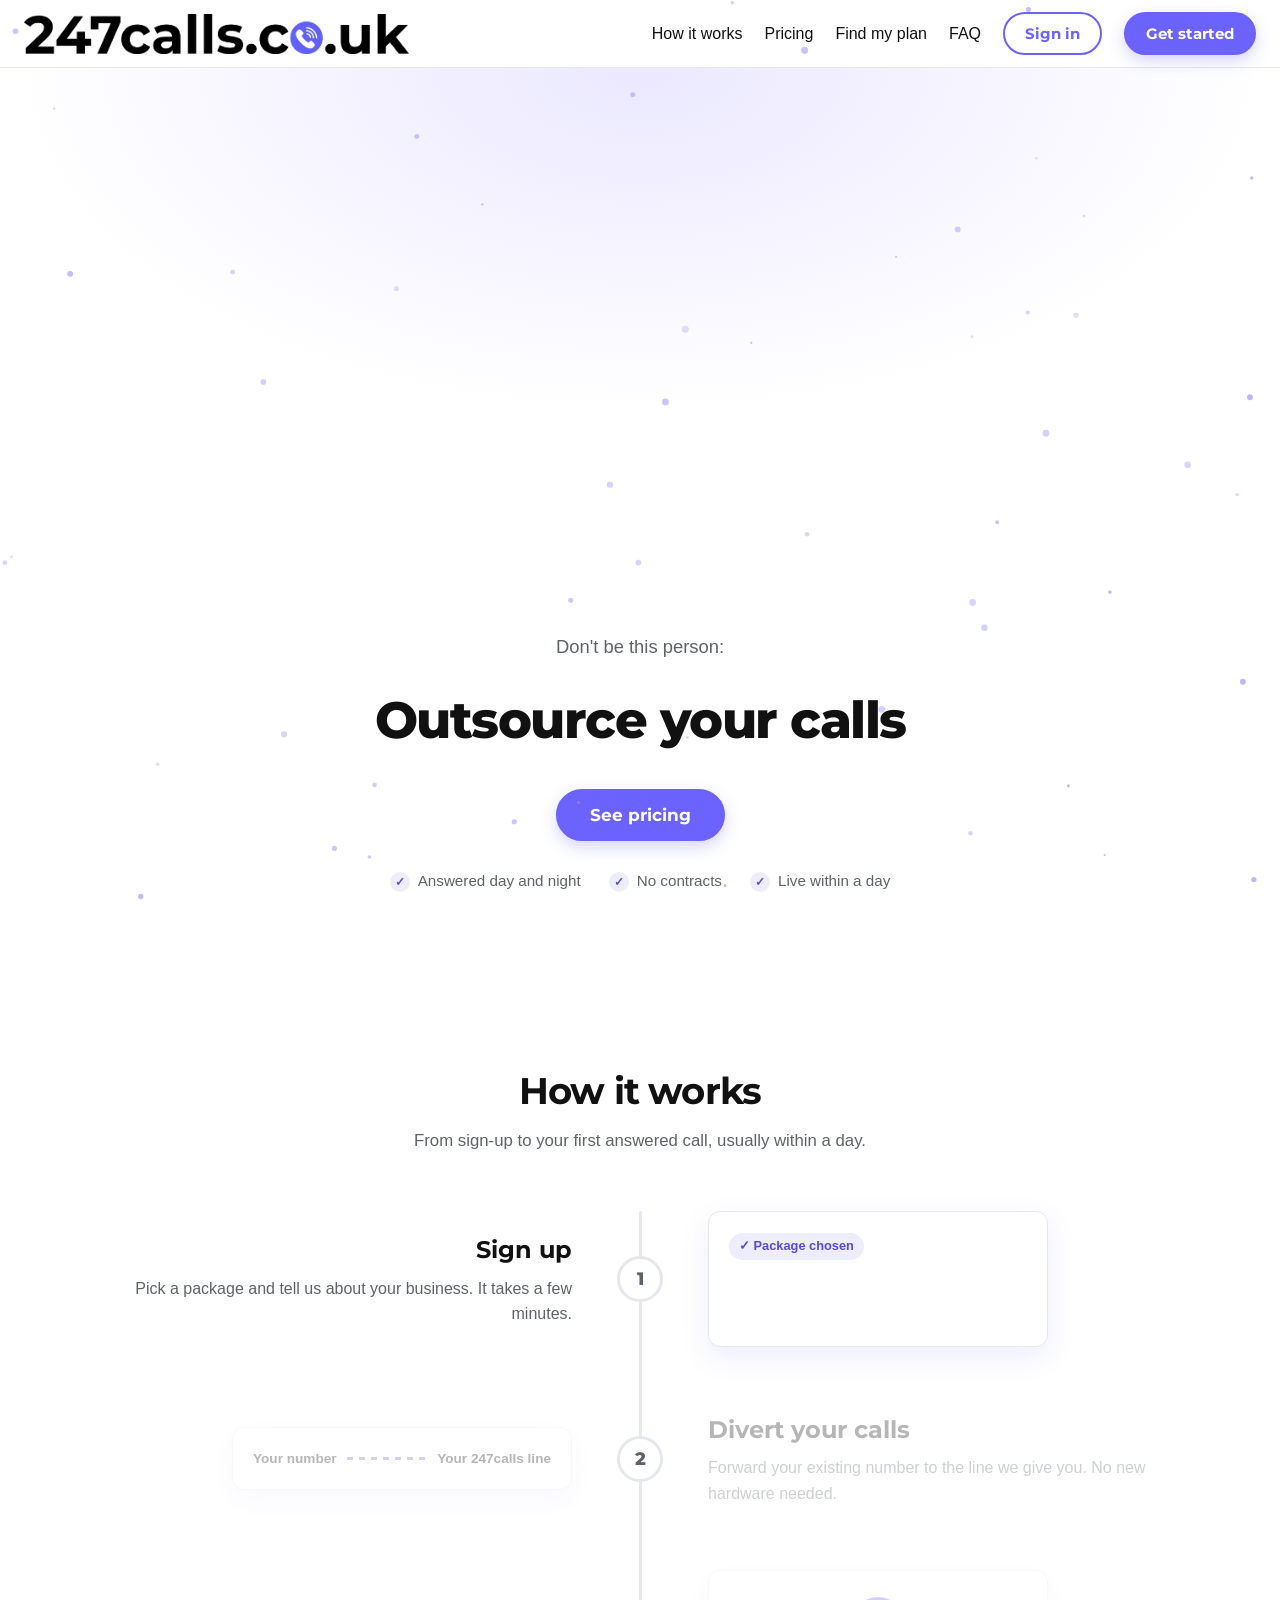
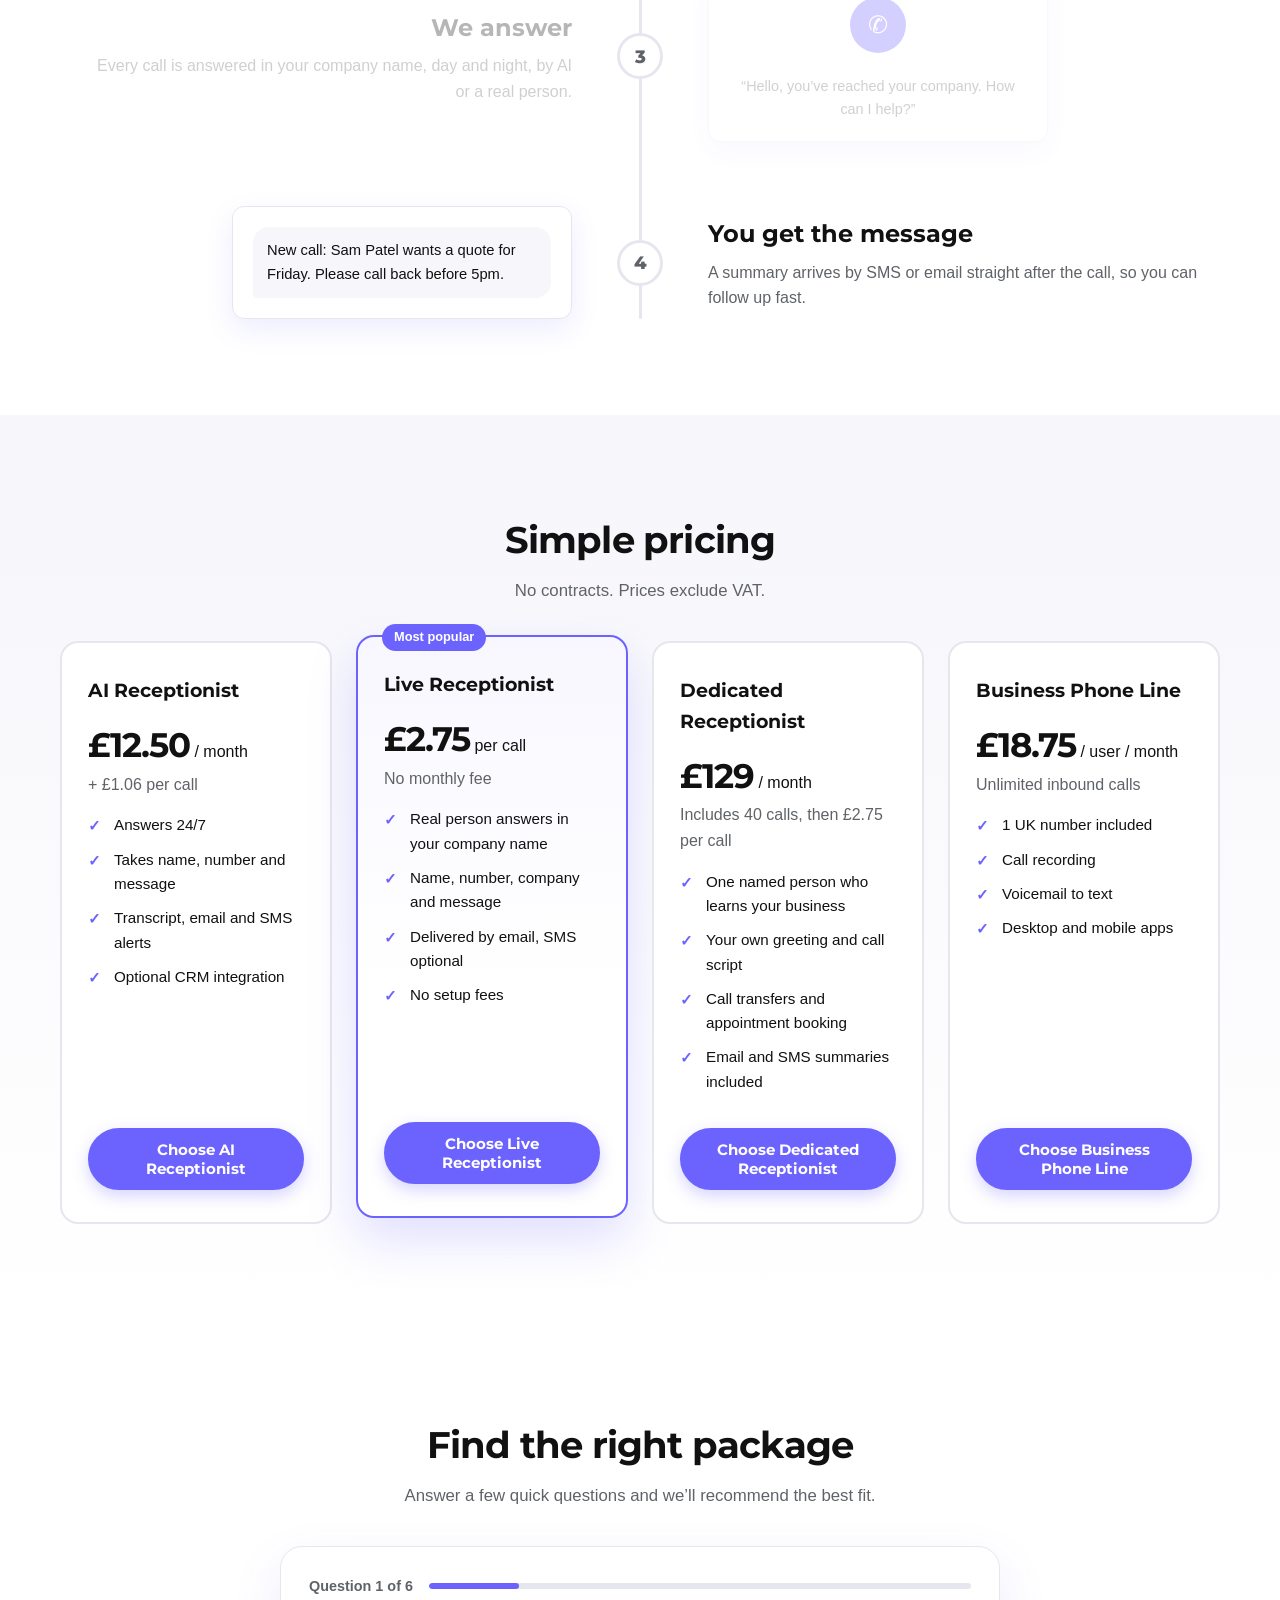
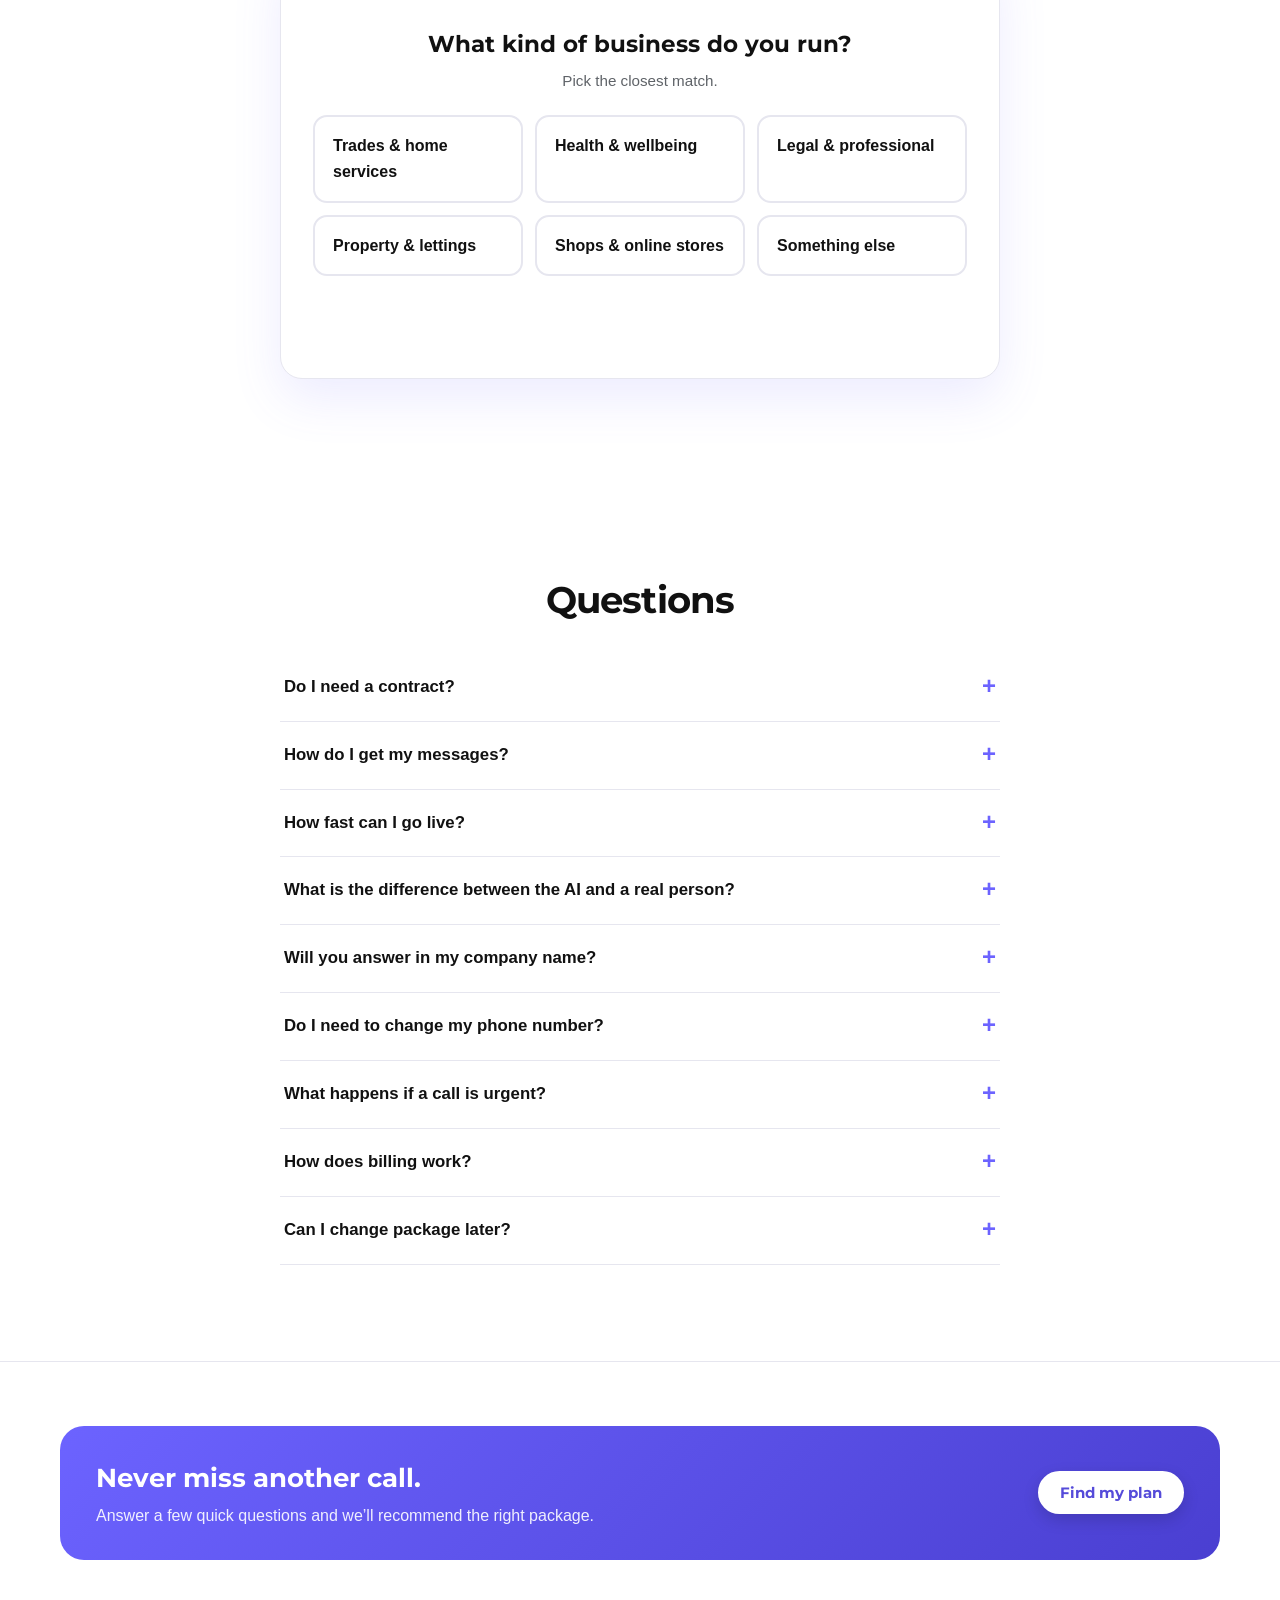
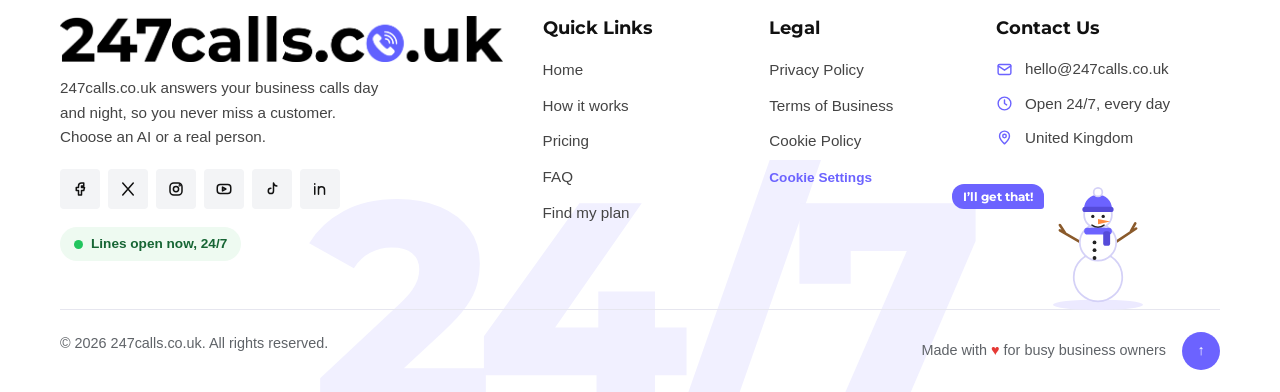
==== commit 9d3bae12: "snowman added" ====
--- a/index.html
+++ b/index.html
@@ -246,8 +246,28 @@
     </div>
   </div>
   <div class="f-bottom">
+    <div class="snowman" aria-hidden="true">
+      <span class="sm-bubble">I’ll get that!</span>
+      <svg viewBox="0 0 120 150" xmlns="http://www.w3.org/2000/svg">
+        <ellipse cx="60" cy="144" rx="52" ry="6" fill="#eceaff"/>
+        <path d="M40 72L16 58M22 61l-6-9" stroke="#8a5a2b" stroke-width="3" stroke-linecap="round" fill="none"/>
+        <g class="sm-arm"><path d="M80 72L104 56M98 59l5-9" stroke="#8a5a2b" stroke-width="3" stroke-linecap="round" fill="none"/></g>
+        <circle cx="60" cy="112" r="28" fill="#fff" stroke="#d4d1f7" stroke-width="2"/>
+        <circle cx="60" cy="72" r="21" fill="#fff" stroke="#d4d1f7" stroke-width="2"/>
+        <circle cx="60" cy="40" r="16" fill="#fff" stroke="#d4d1f7" stroke-width="2"/>
+        <path d="M44 33a16 16 0 0 1 32 0z" fill="#6c63ff"/>
+        <rect x="42" y="31" width="36" height="6" rx="3" fill="#554bd9"/>
+        <circle cx="60" cy="14" r="5" fill="#fff" stroke="#d4d1f7" stroke-width="2"/>
+        <circle cx="54" cy="42" r="1.9" fill="#222"/><circle cx="66" cy="42" r="1.9" fill="#222"/>
+        <path d="M60 45l14 3-14 3z" fill="#ff8a3d"/>
+        <path d="M53 52q7 5 14 0" stroke="#222" stroke-width="1.6" stroke-linecap="round" fill="none"/>
+        <rect x="44" y="55" width="32" height="8" rx="4" fill="#6c63ff"/>
+        <rect x="66" y="59" width="8" height="17" rx="3" fill="#554bd9"/>
+        <circle cx="56" cy="72" r="2.2" fill="#222"/><circle cx="56" cy="81" r="2.2" fill="#222"/><circle cx="56" cy="90" r="2.2" fill="#222"/>
+      </svg>
+    </div>
     <p>© <span id="year"></span> 247calls.co.uk. All rights reserved.</p>
-    <div class="f-end"><p>Made with <span class="heart">&#9829;</span> By Sahnur Shifat</p><a class="to-top" href="#home" aria-label="Back to top">&#8593;</a></div>
+    <div class="f-end"><p>Made with <span class="heart">&#9829;</span> for busy business owners</p><a class="to-top" href="#home" aria-label="Back to top">&#8593;</a></div>
   </div>
 <div class="f-mark" aria-hidden="true">24/7</div>
 </footer>
@@ -273,5 +293,6 @@
 
 <script src="script.js"></script>
 <script src="cookies.js"></script>
+<script src="snow.js" defer></script>
 </body>
 </html>
--- a/style.css
+++ b/style.css
@@ -360,4 +360,14 @@
 .switch input:disabled { cursor: not-allowed; }
 .switch input:disabled + span { opacity: .6; }
 .switch input:focus-visible + span { outline: 3px solid var(--accent); outline-offset: 2px; }
-.ck-modal-actions { display: flex; flex-wrap: wrap; justify-content: flex-end; gap: 10px; margin-top: 18px; }+.ck-modal-actions { display: flex; flex-wrap: wrap; justify-content: flex-end; gap: 10px; margin-top: 18px; }
+
+/* ===== Footer snowman ===== */
+.snowman { position: absolute; right: 6%; bottom: 100%; z-index: 2; width: 104px; pointer-events: none; }
+.snowman svg { display: block; width: 100%; height: auto; overflow: visible; }
+.sm-arm { transform-origin: 80px 72px; animation: smwave 2.4s ease-in-out infinite; }
+@keyframes smwave { 0%, 100% { transform: rotate(-8deg); } 50% { transform: rotate(14deg); } }
+.sm-bubble { position: absolute; right: 100%; top: 4px; margin-right: 2px; white-space: nowrap; padding: 5px 11px; border-radius: 12px 12px 3px 12px;
+  background: var(--accent); color: #fff; font: 700 .75rem "Montserrat", Arial, sans-serif; }
+@media (max-width: 900px) { .f-bottom { margin-top: 130px; } .snowman { right: 4%; width: 88px; } }
+@media (prefers-reduced-motion: reduce) { .sm-arm { animation: none; } }
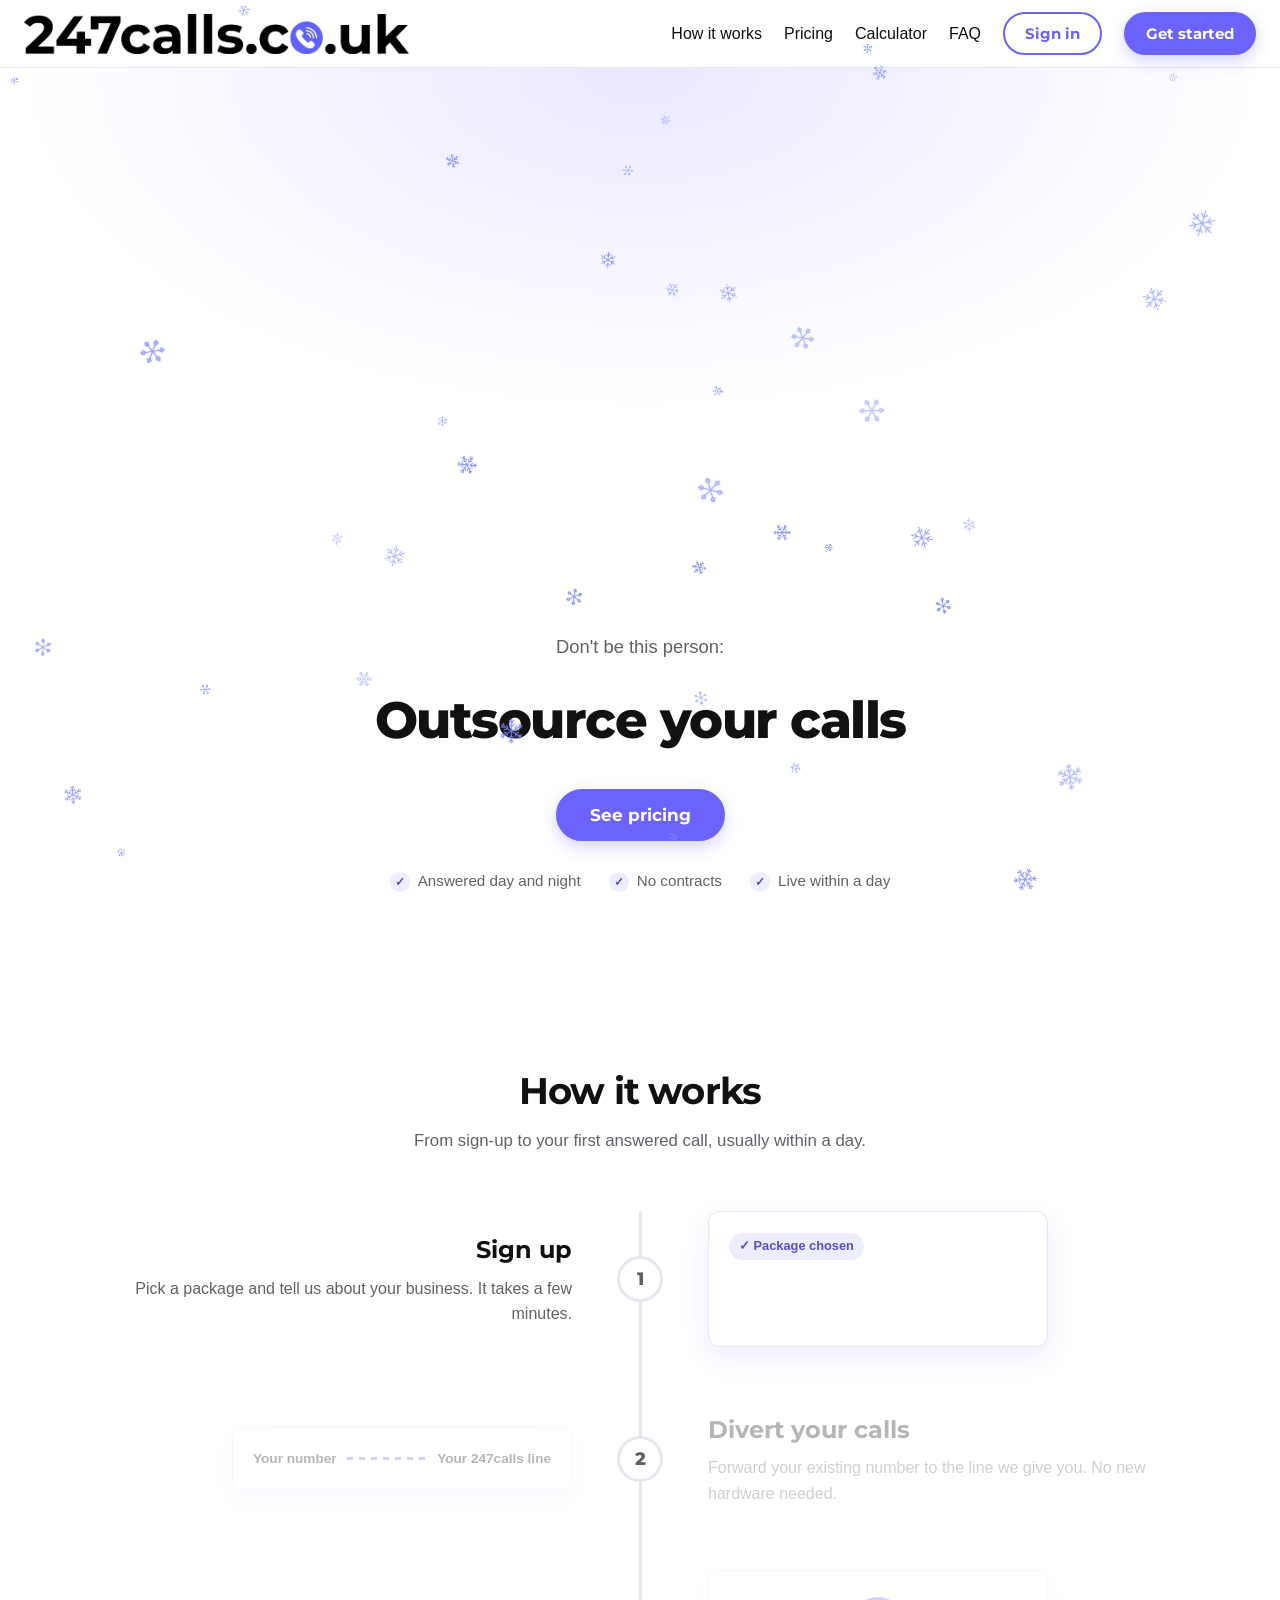
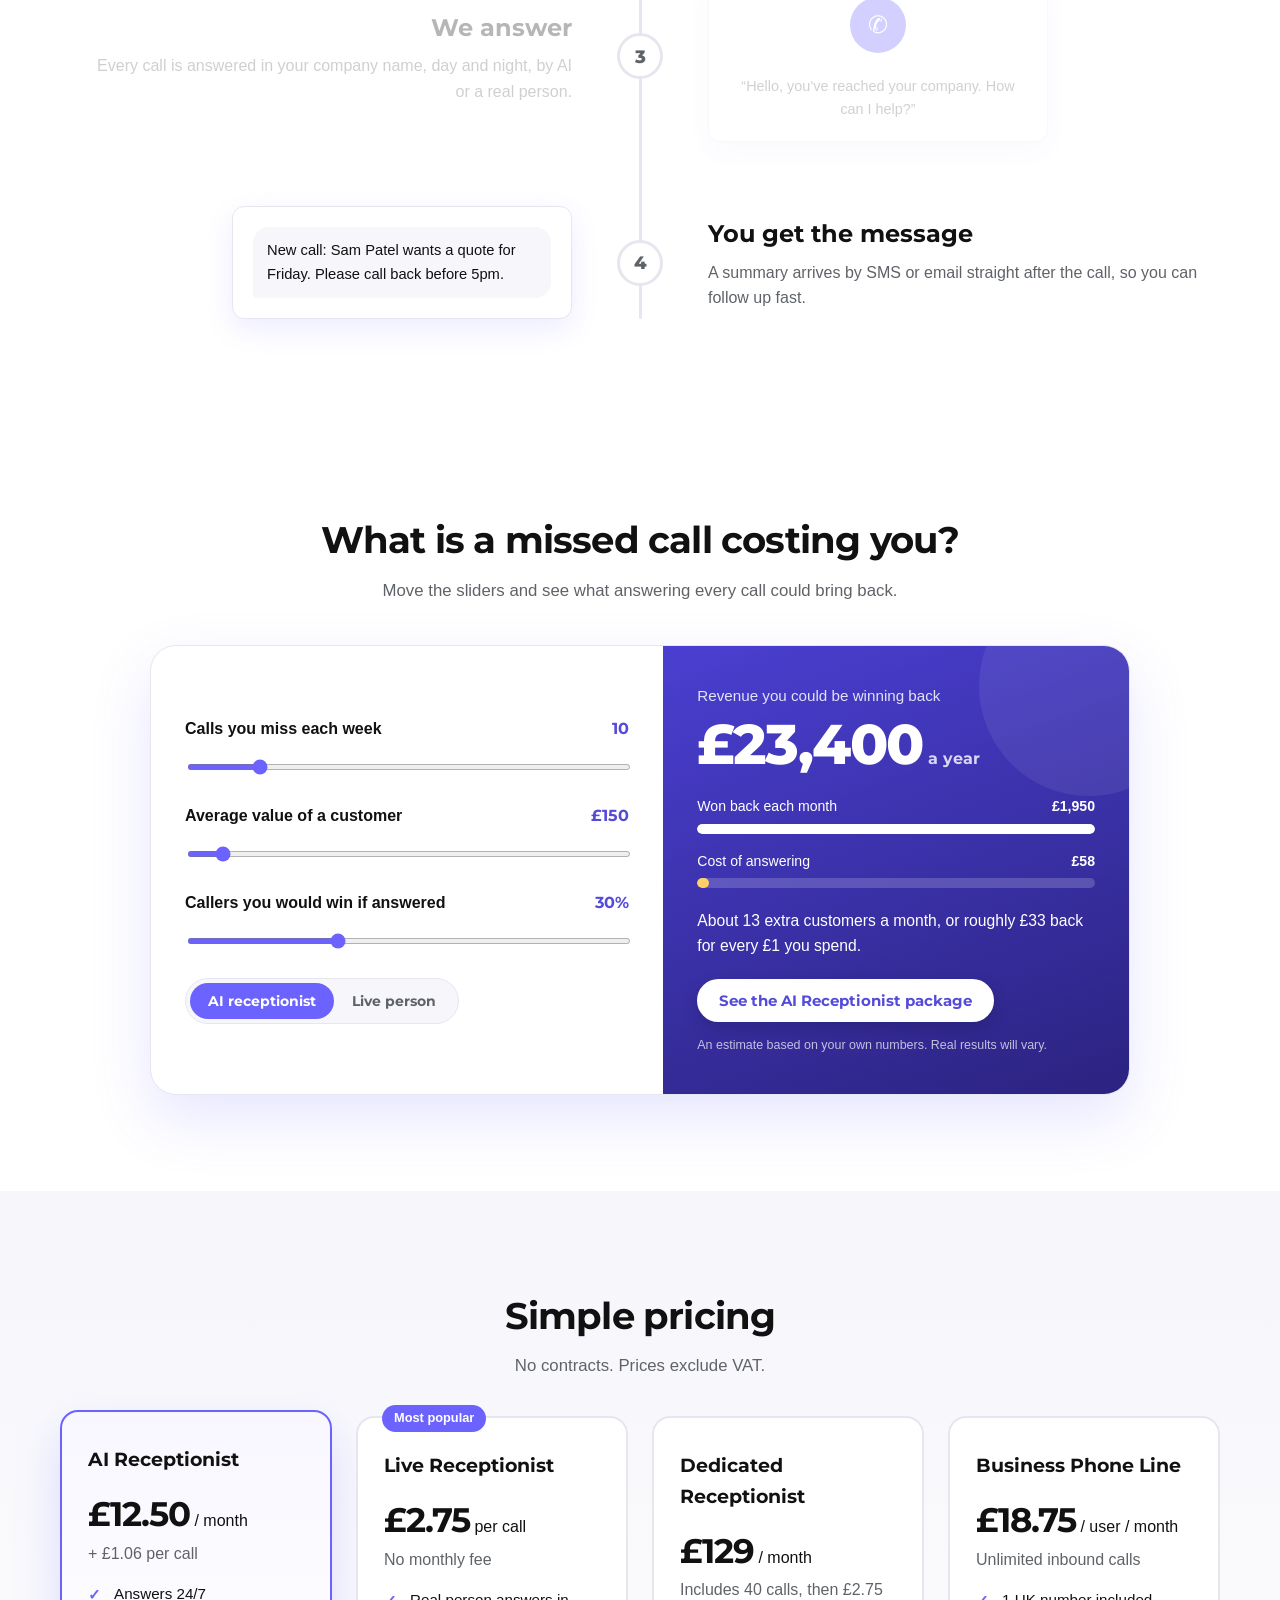
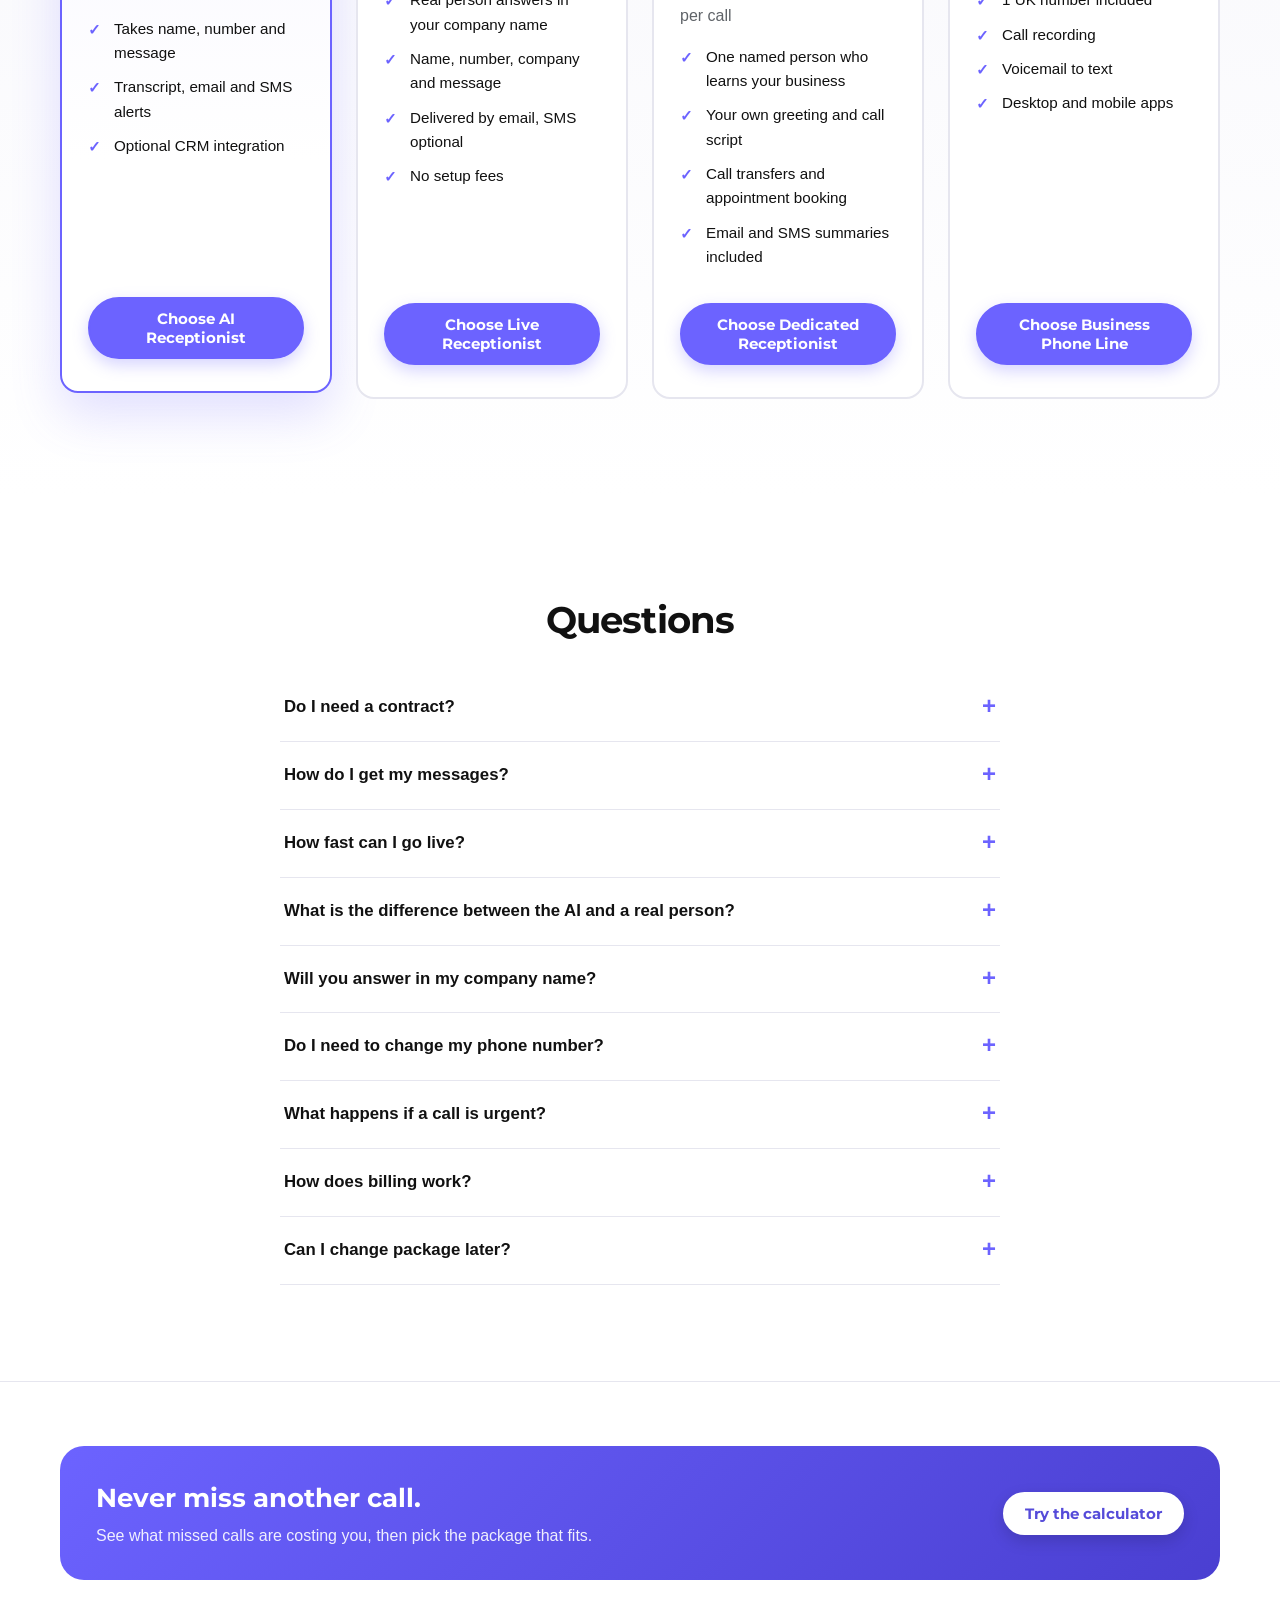
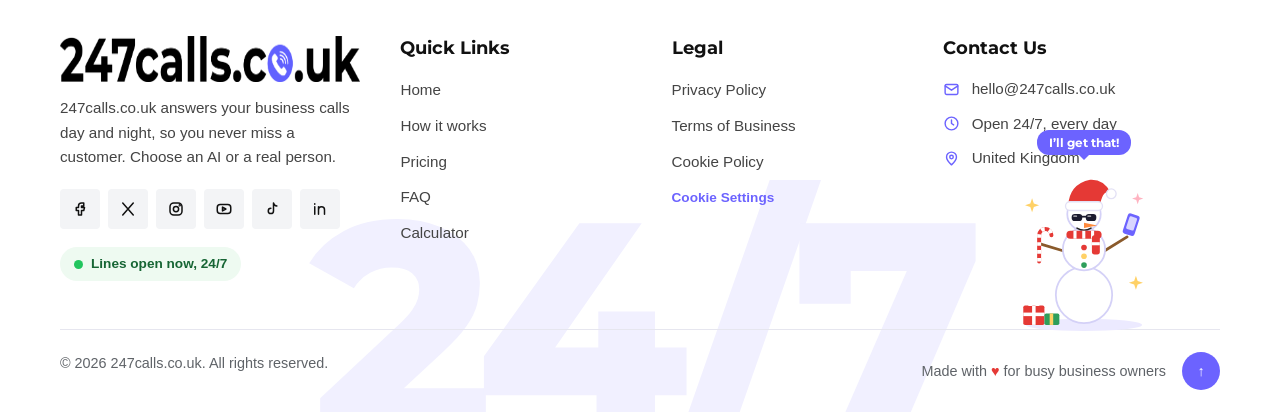
==== commit 928b2720: "Snowman Changed" ====
--- a/index.html
+++ b/index.html
@@ -19,7 +19,7 @@
   <nav class="nav-links" id="nav-links">
     <a href="#how">How it works</a>
     <a href="#pricing">Pricing</a>
-    <a href="#quiz">Find my plan</a>
+    <a href="#calculator">Calculator</a>
     <a href="#faq">FAQ</a>
     <a href="#" class="btn btn-ghost" data-open-signup>Sign in</a>
     <a href="#pricing" class="btn">Get started</a>
@@ -95,6 +95,37 @@
         <div class="j-visual"><div class="vis">
           <div class="sms">New call: Sam Patel wants a quote for Friday. Please call back before 5pm.</div>
         </div></div>
+      </div>
+    </div>
+  </section>
+
+  <!-- CALCULATOR -->
+  <section class="section" id="calculator">
+    <h2>What is a missed call costing you?</h2>
+    <p class="sub">Move the sliders and see what answering every call could bring back.</p>
+    <div class="calc">
+      <div class="calc-inputs">
+        <div class="calc-field"><label for="c-calls">Calls you miss each week <output id="o-calls">10</output></label>
+          <input type="range" id="c-calls" min="1" max="60" value="10"></div>
+        <div class="calc-field"><label for="c-value">Average value of a customer <output id="o-value">£150</output></label>
+          <input type="range" id="c-value" min="20" max="2000" step="10" value="150"></div>
+        <div class="calc-field"><label for="c-win">Callers you would win if answered <output id="o-win">30%</output></label>
+          <input type="range" id="c-win" min="5" max="80" step="5" value="30"></div>
+        <div class="calc-toggle" role="group" aria-label="Who answers the calls">
+          <button type="button" class="on" data-mode="ai">AI receptionist</button>
+          <button type="button" data-mode="live">Live person</button>
+        </div>
+      </div>
+      <div class="calc-out">
+        <p class="calc-label">Revenue you could be winning back</p>
+        <p class="calc-big"><span id="r-year">£0</span><small> a year</small></p>
+        <div class="calc-bars">
+          <div><span>Won back each month</span><em id="r-month">£0</em><i><b id="bar-rev"></b></i></div>
+          <div><span>Cost of answering</span><em id="r-cost">£0</em><i><b id="bar-cost" class="cost"></b></i></div>
+        </div>
+        <p class="calc-line" id="r-line"></p>
+        <button type="button" class="btn btn-light" id="calc-cta">See the <span id="r-plan">AI Receptionist</span> package</button>
+        <p class="calc-fine">An estimate based on your own numbers. Real results will vary.</p>
       </div>
     </div>
   </section>
@@ -159,45 +190,6 @@
     <div class="dots" id="plan-dots"></div>
   </section>
 
-  <!-- QUESTIONNAIRE -->
-  <section class="section" id="quiz">
-    <h2>Find the right package</h2>
-    <p class="sub">Answer a few quick questions and we&rsquo;ll recommend the best fit.</p>
-    <form class="quiz" id="quiz-form" novalidate>
-      <div class="q-top"><span id="q-count">Question 1 of 6</span><div class="q-bar"><i id="q-bar"></i></div></div>
-      <div class="q-view" id="q-view">
-        <div class="q-track" id="q-track">
-        <div class="q-slide" data-type="single"><h3>What kind of business do you run?</h3><p class="q-hint">Pick the closest match.</p><div class="opts"><label class="opt"><input type="radio" name="business_type" value="Trades &amp; home services"><span>Trades &amp; home services</span></label><label class="opt"><input type="radio" name="business_type" value="Health &amp; wellbeing"><span>Health &amp; wellbeing</span></label><label class="opt"><input type="radio" name="business_type" value="Legal &amp; professional"><span>Legal &amp; professional</span></label><label class="opt"><input type="radio" name="business_type" value="Property &amp; lettings"><span>Property &amp; lettings</span></label><label class="opt"><input type="radio" name="business_type" value="Shops &amp; online stores"><span>Shops &amp; online stores</span></label><label class="opt"><input type="radio" name="business_type" value="Something else"><span>Something else</span></label></div></div>
-        <div class="q-slide" data-type="single"><h3>How many calls do you get?</h3><p class="q-hint">A rough guess is fine.</p><div class="opts"><label class="opt"><input type="radio" name="call_volume" value="Under 40" data-key="lt40"><span>Under 40<small>calls a month</small></span></label><label class="opt"><input type="radio" name="call_volume" value="40 to 150" data-key="mid"><span>40 to 150<small>calls a month</small></span></label><label class="opt"><input type="radio" name="call_volume" value="150 to 400" data-key="high"><span>150 to 400<small>calls a month</small></span></label><label class="opt"><input type="radio" name="call_volume" value="400+" data-key="400+"><span>400+<small>calls a month</small></span></label></div></div>
-        <div class="q-slide" data-type="single"><h3>When do you need calls answered?</h3><p class="q-hint">We can cover as much or as little as you like.</p><div class="opts"><label class="opt"><input type="radio" name="hours" value="Out of hours"><span>Out of hours<small>Evenings, nights and weekends</small></span></label><label class="opt"><input type="radio" name="hours" value="Busy times"><span>Busy times<small>When you can&rsquo;t pick up</small></span></label><label class="opt"><input type="radio" name="hours" value="24/7"><span>24/7<small>Every call, day and night</small></span></label></div></div>
-        <div class="q-slide" data-type="single"><h3>Who should answer your calls?</h3><p class="q-hint">You can change this later.</p><div class="opts"><label class="opt"><input type="radio" name="who" value="AI receptionist" data-key="ai"><span>AI receptionist<small>Instant, 24/7 and the lowest cost</small></span></label><label class="opt"><input type="radio" name="who" value="A real person" data-key="live"><span>A real person<small>A friendly human voice on every call</small></span></label><label class="opt"><input type="radio" name="who" value="A dedicated person" data-key="dedicated"><span>A dedicated person<small>The same named receptionist who knows you</small></span></label><label class="opt"><input type="radio" name="who" value="Not sure yet" data-key="unsure"><span>Not sure yet<small>Recommend one for me</small></span></label></div></div>
-        <div class="q-slide" data-type="multi"><h3>What should we do on each call?</h3><p class="q-hint">Choose all that apply.</p><div class="opts"><label class="opt"><input type="checkbox" name="tasks" value="Take messages"><span>Take messages</span></label><label class="opt"><input type="checkbox" name="tasks" value="Book appointments"><span>Book appointments</span></label><label class="opt"><input type="checkbox" name="tasks" value="Transfer urgent calls"><span>Transfer urgent calls</span></label><label class="opt"><input type="checkbox" name="tasks" value="Answer common questions"><span>Answer common questions</span></label><label class="opt"><input type="checkbox" name="tasks" value="Qualify new leads"><span>Qualify new leads</span></label><label class="opt"><input type="checkbox" name="tasks" value="Take orders"><span>Take orders</span></label></div></div>
-        <div class="q-slide" data-type="contact"><h3>Where should we send your recommendation?</h3><p class="q-hint">Last step. We&rsquo;ll be in touch shortly.</p>
-          <div class="form">
-            <input name="name" placeholder="Your name" required autocomplete="name">
-            <input name="business" placeholder="Business name" autocomplete="organization">
-            <input name="email" type="email" placeholder="Email address" required autocomplete="email">
-            <input name="phone" type="tel" placeholder="Phone number" required autocomplete="tel">
-            <p class="form-msg" role="status"></p>
-            <p class="fine">We’ll only use your details to reply to you. See our <a href="privacy.html">Privacy Policy</a>.</p>
-          </div></div>
-        <div class="q-slide" data-type="result"><div class="q-result">
-          <span class="q-check">&#10003;</span>
-          <h3>Thank you<span id="q-name"></span>!</h3>
-          <p class="q-hint">Based on your answers, we recommend:</p>
-          <p class="q-rec" id="q-rec"></p>
-          <p class="q-hint">We have your details and will be in touch shortly.</p>
-          <a href="#pricing" class="btn">See package details</a>
-        </div></div>
-        </div>
-      </div>
-      <div class="q-nav">
-        <button type="button" class="btn btn-ghost" id="q-back" hidden>Back</button>
-        <button type="button" class="btn" id="q-next" hidden>Next</button>
-      </div>
-    </form>
-  </section>
-
   <!-- FAQ -->
   <section class="section" id="faq">
     <h2>Questions</h2>
@@ -218,8 +210,8 @@
 
 <footer class="site-footer">
   <div class="f-cta">
-    <div><h3>Never miss another call.</h3><p>Answer a few quick questions and we&rsquo;ll recommend the right package.</p></div>
-    <a href="#quiz" class="btn btn-light">Find my plan</a>
+    <div><h3>Never miss another call.</h3><p>See what missed calls are costing you, then pick the package that fits.</p></div>
+    <a href="#calculator" class="btn btn-light">Try the calculator</a>
   </div>
   <div class="f-grid">
     <div class="f-brand">
@@ -230,7 +222,7 @@
     </div>
     <div>
       <h4>Quick Links</h4>
-      <ul><li><a href="#home">Home</a></li><li><a href="#how">How it works</a></li><li><a href="#pricing">Pricing</a></li><li><a href="#faq">FAQ</a></li><li><a href="#quiz">Find my plan</a></li></ul>
+      <ul><li><a href="#home">Home</a></li><li><a href="#how">How it works</a></li><li><a href="#pricing">Pricing</a></li><li><a href="#faq">FAQ</a></li><li><a href="#calculator">Calculator</a></li></ul>
     </div>
     <div>
       <h4>Legal</h4>
@@ -248,22 +240,33 @@
   <div class="f-bottom">
     <div class="snowman" aria-hidden="true">
       <span class="sm-bubble">I’ll get that!</span>
-      <svg viewBox="0 0 120 150" xmlns="http://www.w3.org/2000/svg">
-        <ellipse cx="60" cy="144" rx="52" ry="6" fill="#eceaff"/>
-        <path d="M40 72L16 58M22 61l-6-9" stroke="#8a5a2b" stroke-width="3" stroke-linecap="round" fill="none"/>
-        <g class="sm-arm"><path d="M80 72L104 56M98 59l5-9" stroke="#8a5a2b" stroke-width="3" stroke-linecap="round" fill="none"/></g>
-        <circle cx="60" cy="112" r="28" fill="#fff" stroke="#d4d1f7" stroke-width="2"/>
-        <circle cx="60" cy="72" r="21" fill="#fff" stroke="#d4d1f7" stroke-width="2"/>
-        <circle cx="60" cy="40" r="16" fill="#fff" stroke="#d4d1f7" stroke-width="2"/>
-        <path d="M44 33a16 16 0 0 1 32 0z" fill="#6c63ff"/>
-        <rect x="42" y="31" width="36" height="6" rx="3" fill="#554bd9"/>
-        <circle cx="60" cy="14" r="5" fill="#fff" stroke="#d4d1f7" stroke-width="2"/>
-        <circle cx="54" cy="42" r="1.9" fill="#222"/><circle cx="66" cy="42" r="1.9" fill="#222"/>
-        <path d="M60 45l14 3-14 3z" fill="#ff8a3d"/>
-        <path d="M53 52q7 5 14 0" stroke="#222" stroke-width="1.6" stroke-linecap="round" fill="none"/>
-        <rect x="44" y="55" width="32" height="8" rx="4" fill="#6c63ff"/>
-        <rect x="66" y="59" width="8" height="17" rx="3" fill="#554bd9"/>
-        <circle cx="56" cy="72" r="2.2" fill="#222"/><circle cx="56" cy="81" r="2.2" fill="#222"/><circle cx="56" cy="90" r="2.2" fill="#222"/>
+      <svg viewBox="0 0 150 190" xmlns="http://www.w3.org/2000/svg">
+        <ellipse cx="75" cy="184" rx="66" ry="7" fill="#eceaff"/>
+        <rect x="6" y="162" width="24" height="22" rx="2" fill="#e53935"/><rect x="16" y="162" width="4" height="22" fill="#fff"/><rect x="6" y="170" width="24" height="4" fill="#fff"/>
+        <circle cx="14" cy="159" r="3.5" fill="#fff"/><circle cx="22" cy="159" r="3.5" fill="#fff"/>
+        <rect x="30" y="171" width="17" height="13" rx="2" fill="#2e9e5b"/><rect x="36" y="171" width="4" height="13" fill="#ffd166"/>
+        <path d="M52 100L25 92" stroke="#8a5a2b" stroke-width="3.2" stroke-linecap="round" fill="none"/>
+        <path d="M24 112V82a7 7 0 0 1 14 0" stroke="#e53935" stroke-width="4.5" stroke-linecap="round" fill="none"/>
+        <path d="M24 112V82a7 7 0 0 1 14 0" stroke="#fff" stroke-width="4.5" stroke-dasharray="4 5" fill="none"/>
+        <g class="sm-arm"><path d="M98 100L124 84" stroke="#8a5a2b" stroke-width="3.2" stroke-linecap="round" fill="none"/>
+          <g transform="rotate(18 128 72)"><rect x="121" y="58" width="14" height="24" rx="3" fill="#6c63ff"/><rect x="123.5" y="61" width="9" height="15" rx="1.5" fill="#d9d6ff"/></g></g>
+        <circle cx="75" cy="150" r="32" fill="#fff" stroke="#d4d1f7" stroke-width="2"/>
+        <circle cx="75" cy="98" r="24" fill="#fff" stroke="#d4d1f7" stroke-width="2"/>
+        <circle cx="75" cy="58" r="19" fill="#fff" stroke="#d4d1f7" stroke-width="2"/>
+        <path d="M57 49Q58 24 82 19Q97 18 105 33Q96 30 93 49Z" fill="#e53935"/>
+        <rect x="54" y="44" width="42" height="10" rx="5" fill="#fff" stroke="#e3e1f5" stroke-width="1.5"/>
+        <circle cx="106" cy="35" r="5.5" fill="#fff" stroke="#e3e1f5" stroke-width="1.5"/>
+        <rect x="61" y="58" width="12" height="8" rx="3.5" fill="#1b1b2f"/><rect x="77" y="58" width="12" height="8" rx="3.5" fill="#1b1b2f"/><rect x="72" y="60" width="6" height="2" fill="#1b1b2f"/>
+        <path d="M63.5 60.5h3M79.5 60.5h3" stroke="#fff" stroke-width="1.4" stroke-linecap="round" opacity=".75"/>
+        <path d="M75 68l15 3-15 3z" fill="#ff8a3d"/>
+        <path d="M67 74q8 5 16 0" stroke="#222" stroke-width="1.6" stroke-linecap="round" fill="none"/>
+        <rect x="55" y="77" width="40" height="9" rx="4.5" fill="#e53935"/>
+        <rect x="63" y="77" width="3.5" height="9" fill="#fff"/><rect x="73" y="77" width="3.5" height="9" fill="#fff"/><rect x="83" y="77" width="3.5" height="9" fill="#fff"/>
+        <rect x="84" y="82" width="9" height="22" rx="3" fill="#e53935"/><rect x="84" y="90" width="9" height="3.5" fill="#fff"/>
+        <circle cx="75" cy="96" r="3.2" fill="#e53935"/><circle cx="75" cy="106" r="3.2" fill="#ffd166"/><circle cx="75" cy="116" r="3.2" fill="#2e9e5b"/>
+        <path class="sm-sp" d="M16 40l2 6 6 2-6 2-2 6-2-6-6-2 6-2z" fill="#ffd166"/>
+        <path class="sm-sp" style="animation-delay:.9s" d="M134 128l2 6 6 2-6 2-2 6-2-6-6-2 6-2z" fill="#ffd166"/>
+        <path class="sm-sp" style="animation-delay:.4s" d="M136 34l1.6 4.8 4.8 1.6-4.8 1.6-1.6 4.8-1.6-4.8-4.8-1.6 4.8-1.6z" fill="#ffb3c1"/>
       </svg>
     </div>
     <p>© <span id="year"></span> 247calls.co.uk. All rights reserved.</p>
--- a/style.css
+++ b/style.css
@@ -362,12 +362,50 @@
 .switch input:focus-visible + span { outline: 3px solid var(--accent); outline-offset: 2px; }
 .ck-modal-actions { display: flex; flex-wrap: wrap; justify-content: flex-end; gap: 10px; margin-top: 18px; }
 
-/* ===== Footer snowman ===== */
-.snowman { position: absolute; right: 6%; bottom: 100%; z-index: 2; width: 104px; pointer-events: none; }
+/* ===== Footer snowman (Christmas edition) ===== */
+.snowman { position: absolute; right: 6%; bottom: 100%; z-index: 2; width: 132px; pointer-events: none; }
 .snowman svg { display: block; width: 100%; height: auto; overflow: visible; }
-.sm-arm { transform-origin: 80px 72px; animation: smwave 2.4s ease-in-out infinite; }
-@keyframes smwave { 0%, 100% { transform: rotate(-8deg); } 50% { transform: rotate(14deg); } }
-.sm-bubble { position: absolute; right: 100%; top: 4px; margin-right: 2px; white-space: nowrap; padding: 5px 11px; border-radius: 12px 12px 3px 12px;
-  background: var(--accent); color: #fff; font: 700 .75rem "Montserrat", Arial, sans-serif; }
-@media (max-width: 900px) { .f-bottom { margin-top: 130px; } .snowman { right: 4%; width: 88px; } }
-@media (prefers-reduced-motion: reduce) { .sm-arm { animation: none; } }+.sm-arm { transform-origin: 98px 100px; animation: smwave 2.4s ease-in-out infinite; }
+@keyframes smwave { 0%, 100% { transform: rotate(-6deg); } 50% { transform: rotate(12deg); } }
+.sm-sp { transform-box: fill-box; transform-origin: center; animation: smtw 1.8s ease-in-out infinite; }
+@keyframes smtw { 0%, 100% { opacity: .25; transform: scale(.6); } 50% { opacity: 1; transform: scale(1.1); } }
+.sm-bubble { position: absolute; left: 50%; bottom: 100%; transform: translateX(-50%); margin-bottom: 8px; white-space: nowrap; padding: 5px 12px;
+  border-radius: 12px; background: var(--accent); color: #fff; font: 700 .75rem "Montserrat", Arial, sans-serif; }
+.sm-bubble::after { content: ""; position: absolute; left: 50%; top: 100%; margin-left: -5px; border: 5px solid transparent; border-top-color: var(--accent); }
+@media (max-width: 900px) { .f-bottom { margin-top: 170px; } .snowman { width: 116px; } }
+@media (max-width: 560px) { .f-bottom { margin-top: 56px; } .snowman { right: 3%; } }   /* single column: he overlaps the empty space beside the contact details */
+@media (prefers-reduced-motion: reduce) { .sm-arm, .sm-sp { animation: none; } }
+
+/* ===== Footer logo: smaller on phones ===== */
+.logo { max-width: 100%; }
+.logo img { max-width: 100%; }
+@media (max-width: 760px) { .logo img { height: 30px; } .site-footer .logo img { height: 28px; } }
+@media (max-width: 380px) { .logo img { height: 26px; } .site-footer .logo img { height: 24px; } }
+
+/* ===== Missed-call calculator ===== */
+.calc { display: grid; grid-template-columns: 1.1fr 1fr; max-width: 980px; margin: 40px auto 0; overflow: hidden; background: #fff;
+  border: 1px solid var(--line); border-radius: 26px; box-shadow: 0 24px 60px rgba(108,99,255,.16); }
+.calc-inputs { display: grid; gap: 26px; align-content: center; padding: 38px 34px; }
+.calc-field label { display: flex; justify-content: space-between; gap: 12px; margin-bottom: 10px; font-weight: 700; }
+.calc-field output { color: var(--accent-dark); font-family: "Montserrat", Arial, sans-serif; }
+.calc input[type="range"] { width: 100%; height: 6px; cursor: pointer; accent-color: var(--accent); }
+.calc-toggle { justify-self: start; display: inline-flex; padding: 4px; background: var(--bg-alt); border: 1px solid var(--line); border-radius: 999px; }
+.calc-toggle button { padding: 9px 18px; border: 0; border-radius: 999px; background: none; color: var(--muted); font: 700 .9rem "Montserrat", Arial, sans-serif; cursor: pointer; transition: background .2s, color .2s; }
+.calc-toggle button.on { background: var(--accent); color: #fff; }
+.calc-out { position: relative; overflow: hidden; padding: 38px 34px; color: #fff; background: linear-gradient(160deg, #4a3fd1 0%, #2b2380 100%); }
+.calc-out::after { content: ""; position: absolute; top: -70px; right: -70px; width: 220px; height: 220px; border-radius: 50%; background: rgba(255,255,255,.07); }
+.calc-out > * { position: relative; z-index: 1; }
+.calc-label { margin: 0; font-size: .95rem; opacity: .85; }
+.calc-big { margin: 6px 0 22px; font: 800 clamp(2.4rem, 6vw, 3.5rem)/1.05 "Montserrat", Arial, sans-serif; letter-spacing: -1.5px; }
+.calc-big small { font-size: 1rem; font-weight: 700; letter-spacing: 0; opacity: .8; }
+.calc-bars { display: grid; gap: 16px; margin-bottom: 20px; }
+.calc-bars div { display: grid; grid-template-columns: 1fr auto; gap: 6px 12px; font-size: .88rem; }
+.calc-bars span { grid-column: 1; grid-row: 1; }
+.calc-bars em { grid-column: 2; grid-row: 1; font-style: normal; font-weight: 700; }
+.calc-bars i { grid-column: 1 / -1; grid-row: 2; height: 10px; overflow: hidden; border-radius: 6px; background: rgba(255,255,255,.18); }
+.calc-bars b { display: block; width: 0; height: 100%; border-radius: 6px; background: #fff; transition: width .5s; }
+.calc-bars b.cost { background: #ffd166; }
+.calc-line { margin: 0 0 20px; font-size: .98rem; }
+.calc-fine { margin: 14px 0 0; font-size: .78rem; opacity: .7; }
+@media (max-width: 760px) { .calc { grid-template-columns: 1fr; } .calc-inputs, .calc-out { padding: 28px 22px; } }
+@media (prefers-reduced-motion: reduce) { .calc-bars b { transition: none; } }
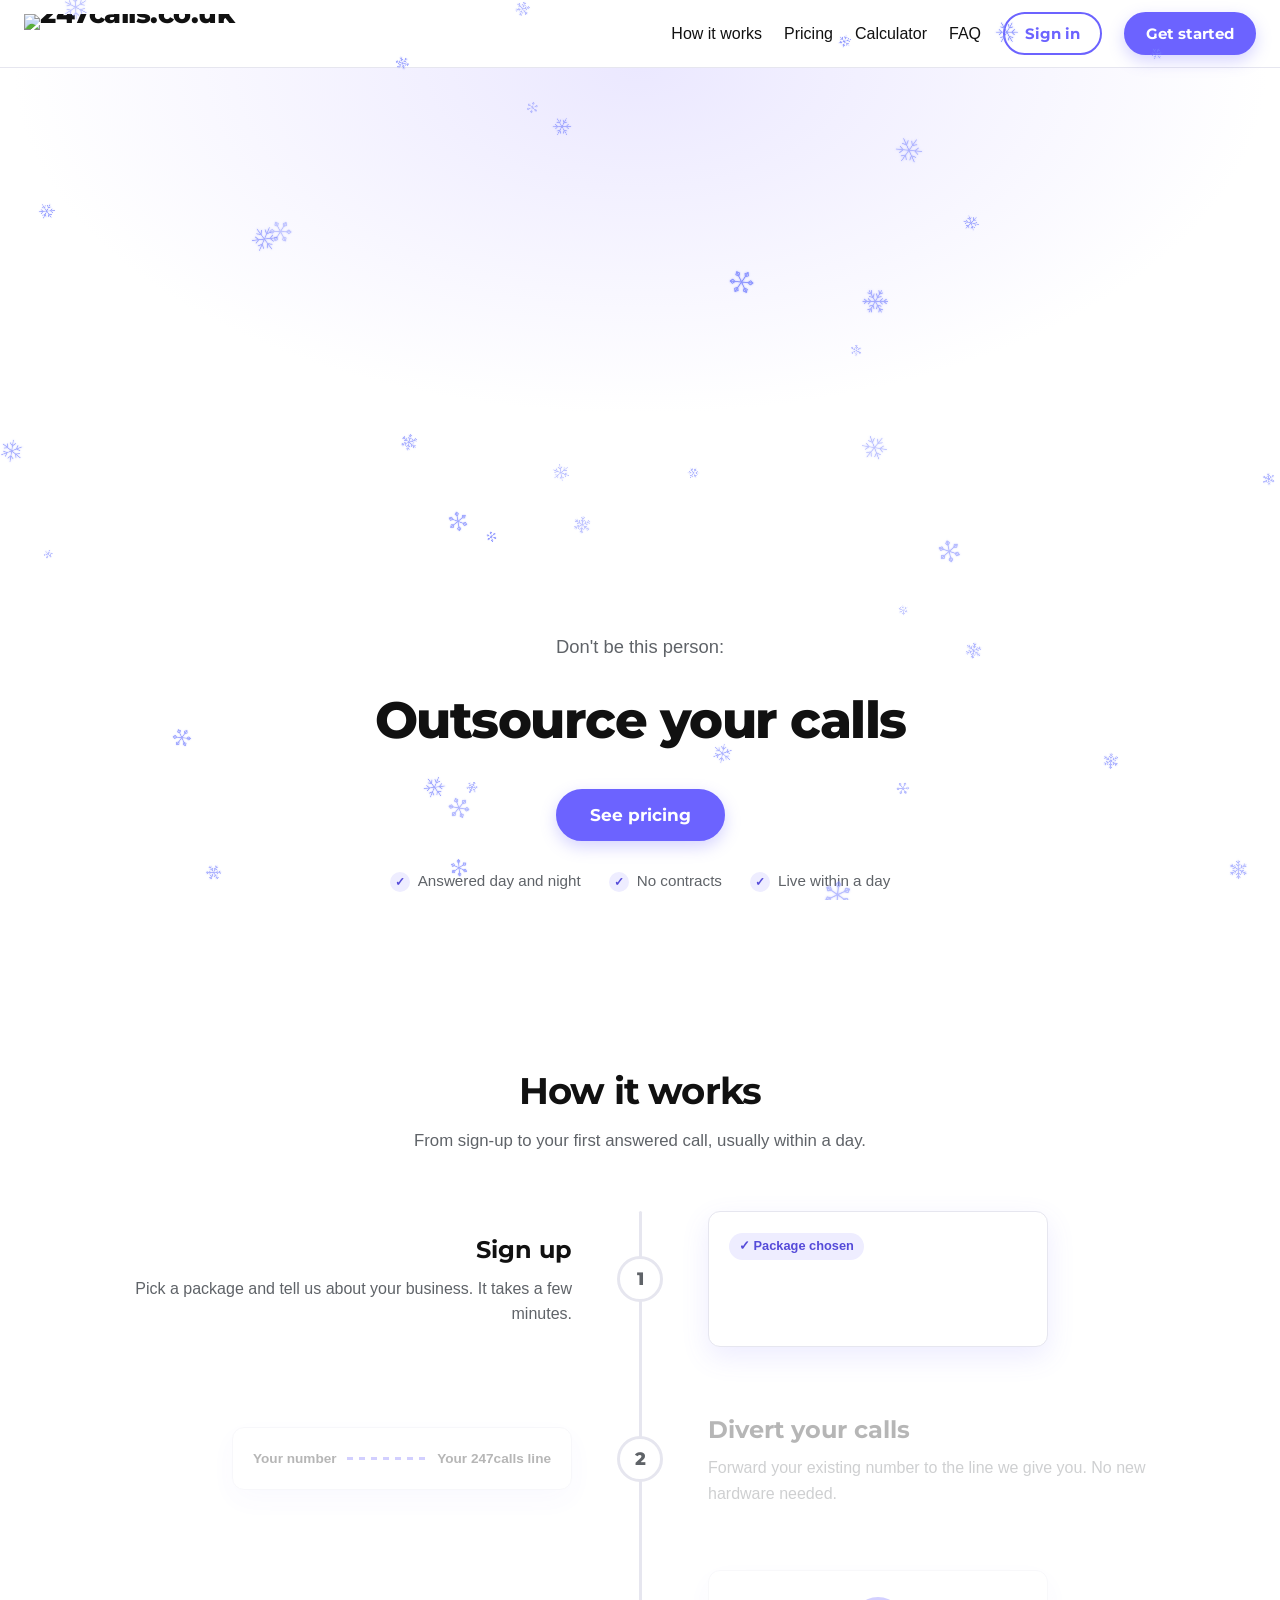
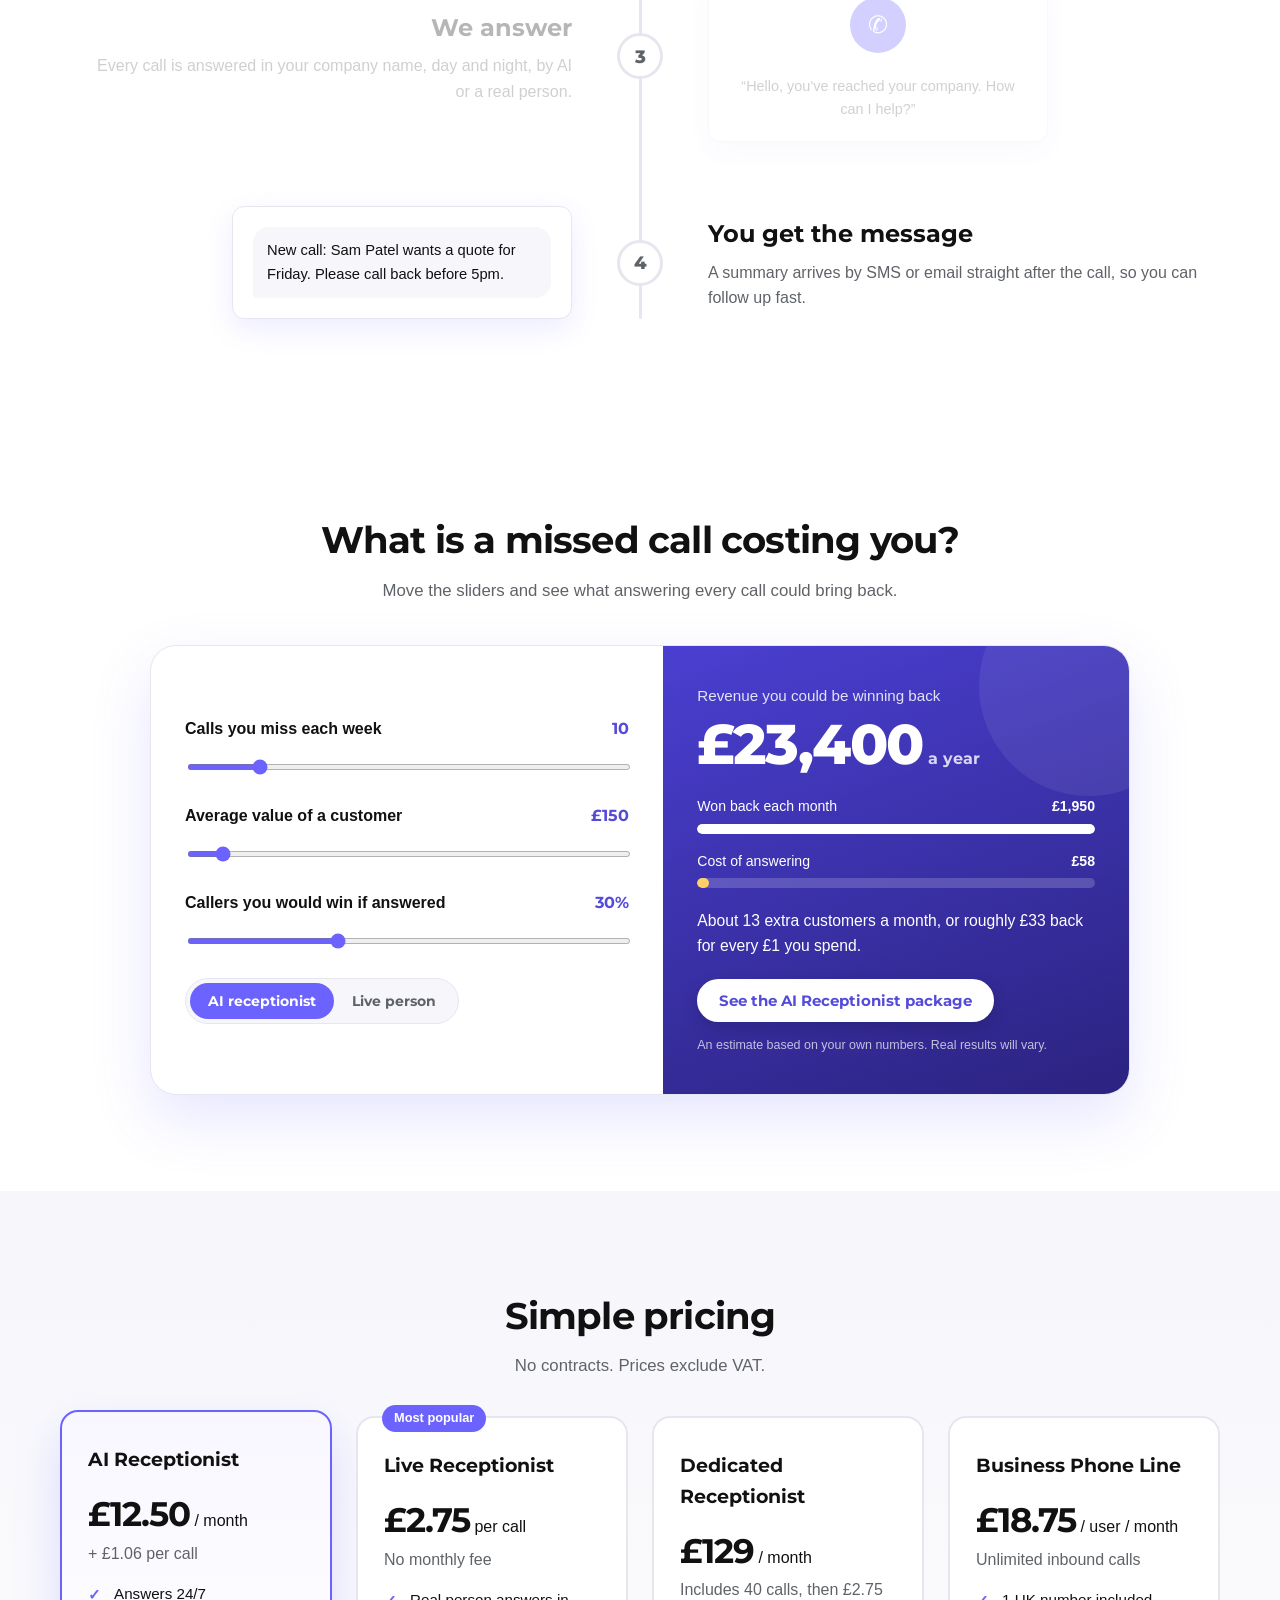
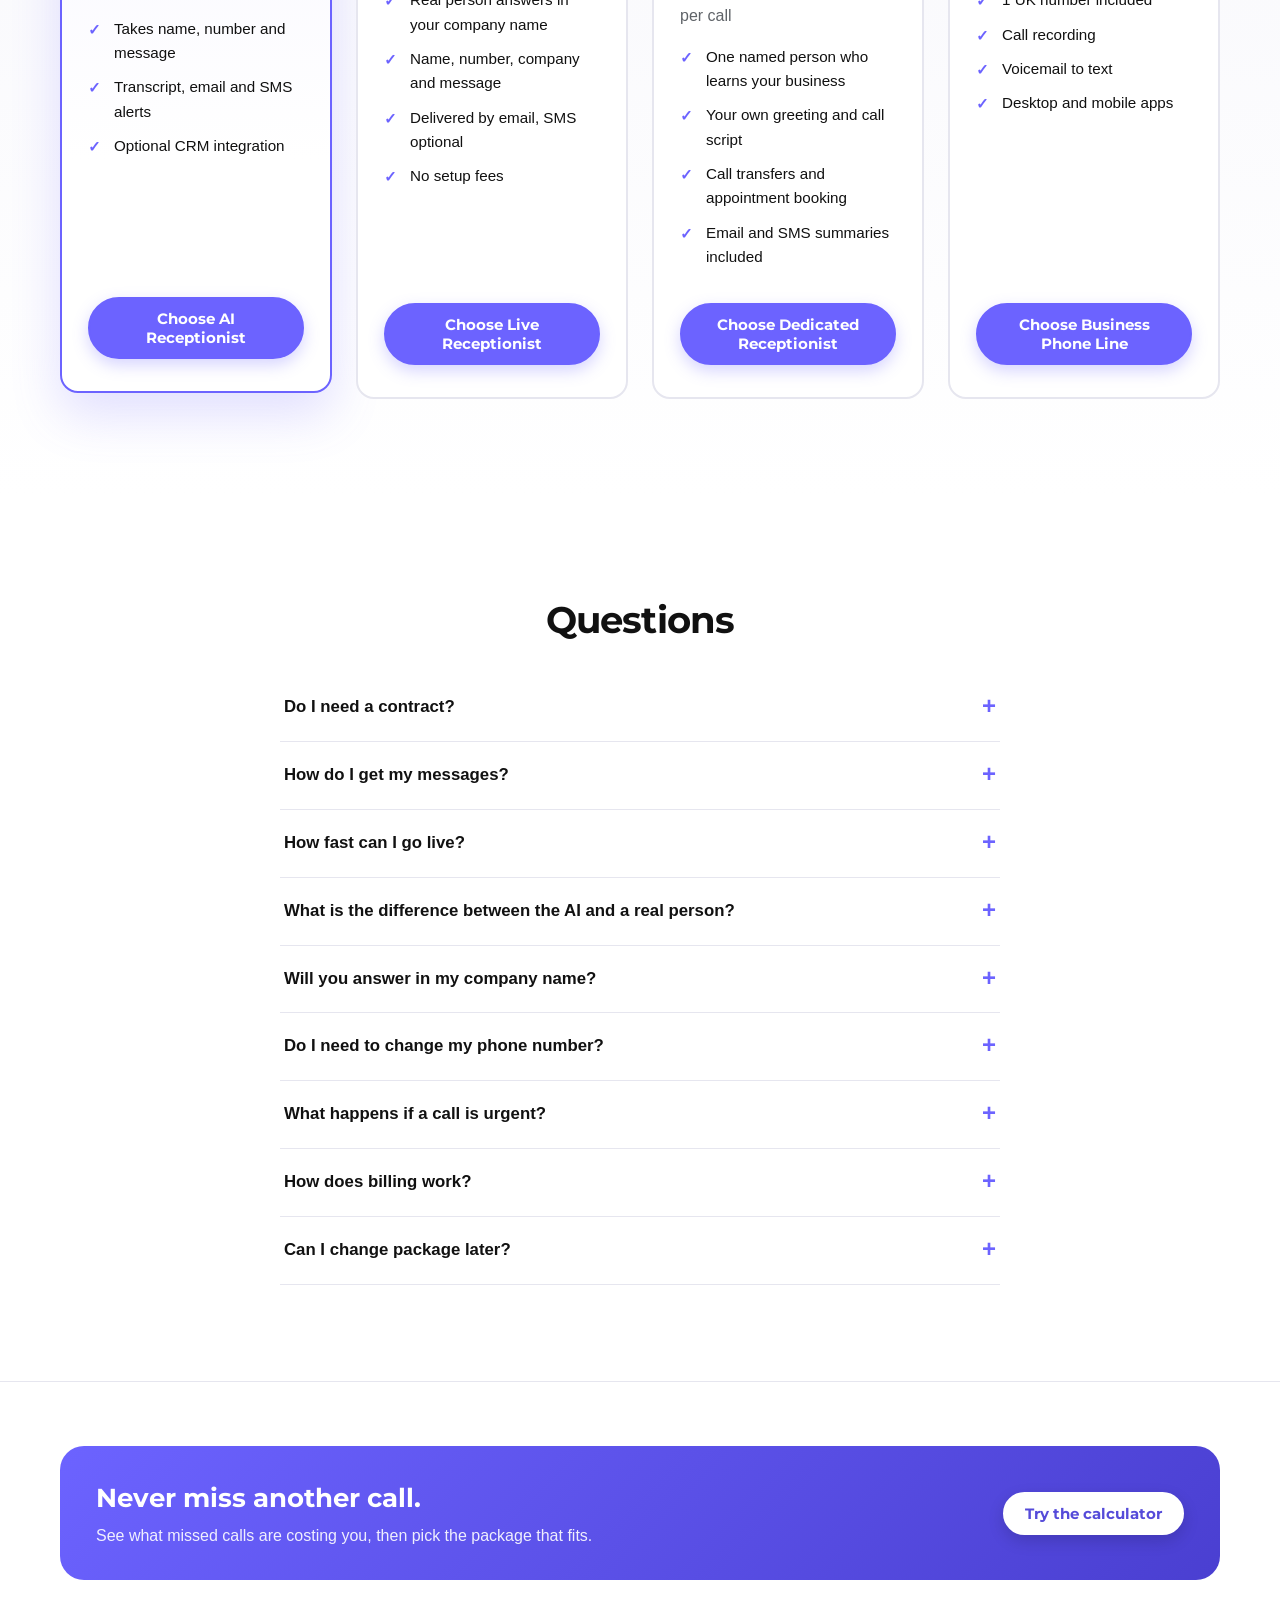
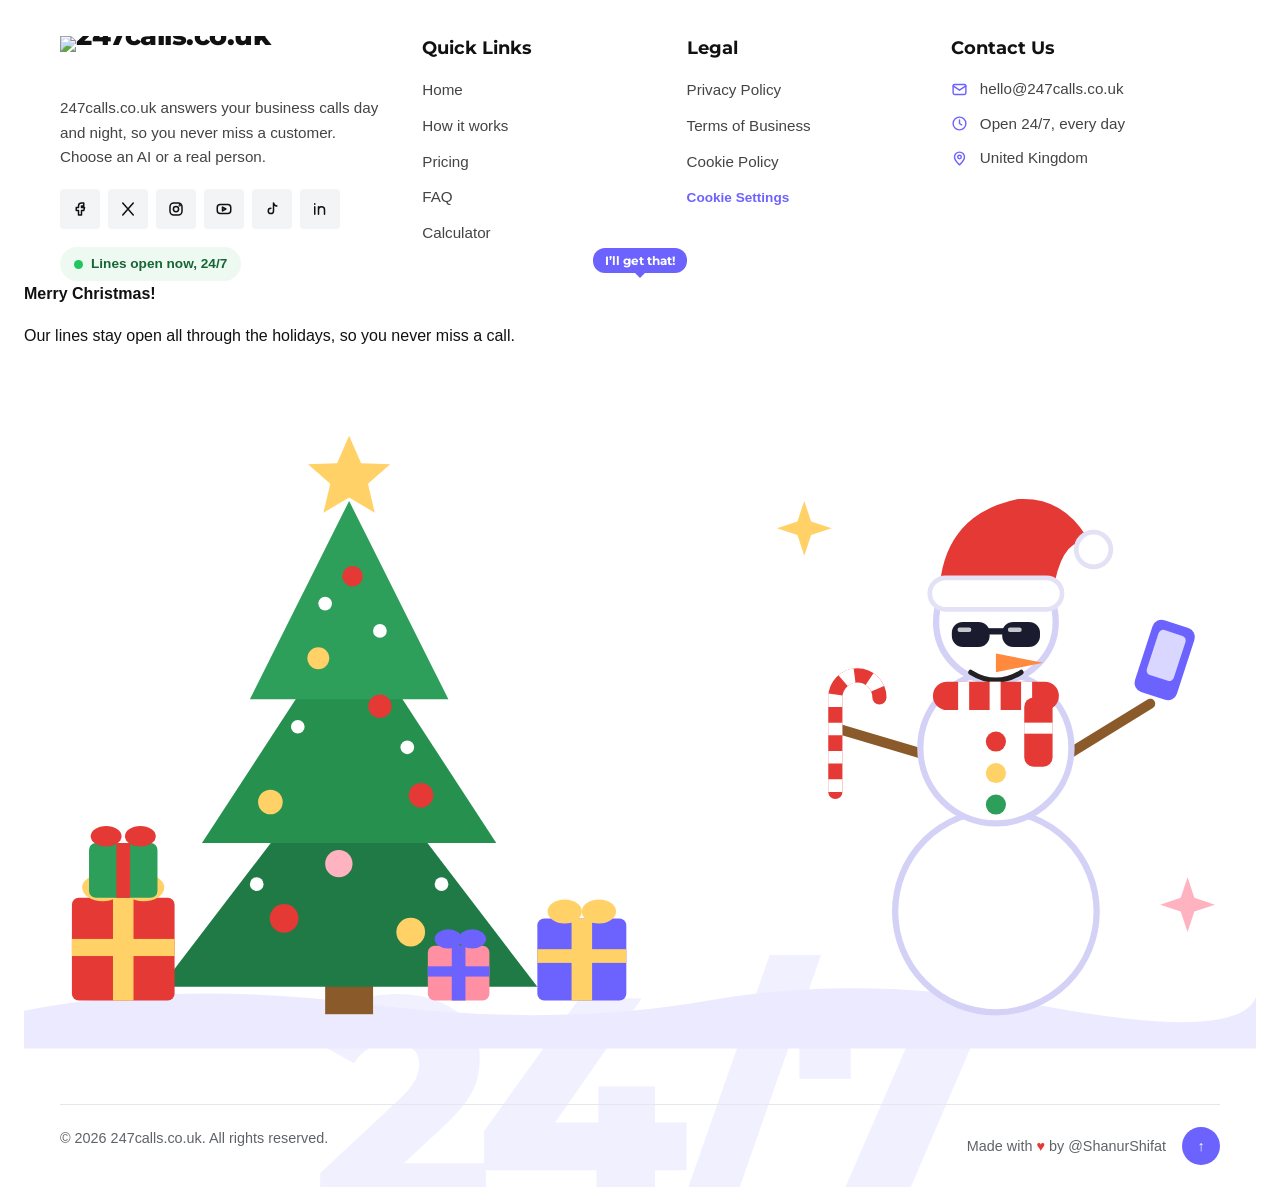
==== commit 085a8f66: "Index updated" ====
--- a/index.html
+++ b/index.html
@@ -14,7 +14,7 @@
 
 <!-- NAVBAR -->
 <header class="nav">
-  <a class="logo" href="#home"><img src="hero.jpg" alt="247calls.co.uk" height="40"></a>
+  <a class="logo" href="#home"><img src="logo.png" alt="247calls.co.uk" width="1100" height="157"></a>
   <button class="nav-toggle" aria-label="Menu" aria-expanded="false">&#9776;</button>
   <nav class="nav-links" id="nav-links">
     <a href="#how">How it works</a>
@@ -215,7 +215,7 @@
   </div>
   <div class="f-grid">
     <div class="f-brand">
-      <a class="logo" href="#home"><img src="hero.jpg" alt="247calls.co.uk" height="40"></a>
+      <a class="logo" href="#home"><img src="logo.png" alt="247calls.co.uk" width="1100" height="157"></a>
       <p>247calls.co.uk answers your business calls day and night, so you never miss a customer. Choose an AI or a real person.</p>
       <div class="social"><a href="#" aria-label="Facebook"><svg viewBox="0 0 24 24" ><path d="M14 8h3V4h-3a4 4 0 0 0-4 4v2H7v4h3v6h4v-6h3l1-4h-4V8z"/></svg></a><a href="#" aria-label="X"><svg viewBox="0 0 24 24" ><path d="M5 4l14 16M19 4L5 20"/></svg></a><a href="#" aria-label="Instagram"><svg viewBox="0 0 24 24" ><rect x="4" y="4" width="16" height="16" rx="5"/><circle cx="12" cy="12" r="3.5"/><circle cx="17" cy="7" r=".6"/></svg></a><a href="#" aria-label="YouTube"><svg viewBox="0 0 24 24" ><rect x="3" y="6" width="18" height="12" rx="4"/><path d="M10 9.5v5l4.5-2.5z"/></svg></a><a href="#" aria-label="TikTok"><svg viewBox="0 0 24 24" ><path d="M14 4v10.5a3.5 3.5 0 1 1-3.5-3.5M14 4c.4 2.3 2 3.8 4.5 4"/></svg></a><a href="#" aria-label="LinkedIn"><svg viewBox="0 0 24 24" ><path d="M5 9v10M5 5v.5M10 19V9m0 4a4 4 0 0 1 8 0v6"/></svg></a></div>
       <p class="live"><i></i>Lines open now, 24/7</p>
@@ -237,40 +237,61 @@
       </ul>
     </div>
   </div>
+  <div class="f-scene">
+    <div class="f-greet"><strong>Merry Christmas!</strong><p>Our lines stay open all through the holidays, so you never miss a call.</p></div>
+    <div class="scene" aria-hidden="true">
+      <span class="sm-bubble">I’ll get that!</span>
+      <svg viewBox="0 0 360 200" xmlns="http://www.w3.org/2000/svg">
+        <path d="M0 200V189Q45 180 100 187T200 186T300 188T360 185V200Z" fill="#eceaff"/>
+        <!-- tree -->
+        <rect x="88" y="172" width="14" height="18" fill="#8a5a2b"/>
+        <path d="M95 110L40 182H150Z" fill="#1f7a45"/><path d="M95 74L52 140H138Z" fill="#26904f"/><path d="M95 40L66 98H124Z" fill="#2e9e5b"/>
+        <g transform="translate(95 33)"><path class="sm-sp" d="M0-12L3.5-4 12-3.7 5.5 2 7.5 10.5 0 6-7.5 10.5-5.5 2-12-3.7-3.5-4Z" fill="#ffd166"/></g>
+        <circle cx="76" cy="162" r="4.2" fill="#e53935"/><circle cx="113" cy="166" r="4.2" fill="#ffd166"/><circle cx="92" cy="146" r="4" fill="#ffb3c1"/>
+        <circle cx="72" cy="128" r="3.6" fill="#ffd166"/><circle cx="116" cy="126" r="3.6" fill="#e53935"/><circle cx="104" cy="100" r="3.4" fill="#e53935"/>
+        <circle cx="86" cy="86" r="3.2" fill="#ffd166"/><circle cx="96" cy="62" r="3" fill="#e53935"/>
+        <circle class="sm-sp" cx="68" cy="152" r="2" fill="#fff"/><circle class="sm-sp" style="animation-delay:.6s" cx="122" cy="152" r="2" fill="#fff"/>
+        <circle class="sm-sp" style="animation-delay:1.1s" cx="80" cy="106" r="2" fill="#fff"/><circle class="sm-sp" style="animation-delay:.3s" cx="112" cy="112" r="2" fill="#fff"/>
+        <circle class="sm-sp" style="animation-delay:.9s" cx="88" cy="70" r="2" fill="#fff"/><circle class="sm-sp" style="animation-delay:1.4s" cx="104" cy="78" r="2" fill="#fff"/>
+        <!-- gifts -->
+        <rect x="14" y="156" width="30" height="30" rx="2" fill="#e53935"/><rect x="26" y="156" width="6" height="30" fill="#ffd166"/><rect x="14" y="168" width="30" height="5" fill="#ffd166"/>
+        <ellipse cx="23" cy="153" rx="6" ry="4" fill="#ffd166"/><ellipse cx="35" cy="153" rx="6" ry="4" fill="#ffd166"/>
+        <rect x="19" y="140" width="20" height="16" rx="2" fill="#2e9e5b"/><rect x="27" y="140" width="4" height="16" fill="#e53935"/>
+        <ellipse cx="24" cy="138" rx="4.5" ry="3" fill="#e53935"/><ellipse cx="34" cy="138" rx="4.5" ry="3" fill="#e53935"/>
+        <rect x="118" y="170" width="18" height="16" rx="2" fill="#ff8fa3"/><rect x="125" y="170" width="4" height="16" fill="#6c63ff"/><rect x="118" y="176" width="18" height="3" fill="#6c63ff"/>
+        <ellipse cx="124" cy="168" rx="4" ry="2.8" fill="#6c63ff"/><ellipse cx="131" cy="168" rx="4" ry="2.8" fill="#6c63ff"/>
+        <rect x="150" y="162" width="26" height="24" rx="2" fill="#6c63ff"/><rect x="160" y="162" width="6" height="24" fill="#ffd166"/><rect x="150" y="171" width="26" height="4" fill="#ffd166"/>
+        <ellipse cx="158" cy="160" rx="5" ry="3.5" fill="#ffd166"/><ellipse cx="168" cy="160" rx="5" ry="3.5" fill="#ffd166"/>
+        <!-- snowman -->
+        <g transform="translate(215 22) scale(.92)">
+          <path d="M52 100L25 92" stroke="#8a5a2b" stroke-width="3.2" stroke-linecap="round" fill="none"/>
+          <path d="M24 112V82a7 7 0 0 1 14 0" stroke="#e53935" stroke-width="4.5" stroke-linecap="round" fill="none"/>
+          <path d="M24 112V82a7 7 0 0 1 14 0" stroke="#fff" stroke-width="4.5" stroke-dasharray="4 5" fill="none"/>
+          <g class="sm-arm"><path d="M98 100L124 84" stroke="#8a5a2b" stroke-width="3.2" stroke-linecap="round" fill="none"/>
+            <g transform="rotate(18 128 72)"><rect x="121" y="58" width="14" height="24" rx="3" fill="#6c63ff"/><rect x="123.5" y="61" width="9" height="15" rx="1.5" fill="#d9d6ff"/></g></g>
+          <circle cx="75" cy="150" r="32" fill="#fff" stroke="#d4d1f7" stroke-width="2"/>
+          <circle cx="75" cy="98" r="24" fill="#fff" stroke="#d4d1f7" stroke-width="2"/>
+          <circle cx="75" cy="58" r="19" fill="#fff" stroke="#d4d1f7" stroke-width="2"/>
+          <path d="M57 49Q58 24 82 19Q97 18 105 33Q96 30 93 49Z" fill="#e53935"/>
+          <rect x="54" y="44" width="42" height="10" rx="5" fill="#fff" stroke="#e3e1f5" stroke-width="1.5"/>
+          <circle cx="106" cy="35" r="5.5" fill="#fff" stroke="#e3e1f5" stroke-width="1.5"/>
+          <rect x="61" y="58" width="12" height="8" rx="3.5" fill="#1b1b2f"/><rect x="77" y="58" width="12" height="8" rx="3.5" fill="#1b1b2f"/><rect x="72" y="60" width="6" height="2" fill="#1b1b2f"/>
+          <path d="M63.5 60.5h3M79.5 60.5h3" stroke="#fff" stroke-width="1.4" stroke-linecap="round" opacity=".75"/>
+          <path d="M75 68l15 3-15 3z" fill="#ff8a3d"/>
+          <path d="M67 74q8 5 16 0" stroke="#222" stroke-width="1.6" stroke-linecap="round" fill="none"/>
+          <rect x="55" y="77" width="40" height="9" rx="4.5" fill="#e53935"/>
+          <rect x="63" y="77" width="3.5" height="9" fill="#fff"/><rect x="73" y="77" width="3.5" height="9" fill="#fff"/><rect x="83" y="77" width="3.5" height="9" fill="#fff"/>
+          <rect x="84" y="82" width="9" height="22" rx="3" fill="#e53935"/><rect x="84" y="90" width="9" height="3.5" fill="#fff"/>
+          <circle cx="75" cy="96" r="3.2" fill="#e53935"/><circle cx="75" cy="106" r="3.2" fill="#ffd166"/><circle cx="75" cy="116" r="3.2" fill="#2e9e5b"/>
+        </g>
+        <path class="sm-sp" style="animation-delay:.5s" d="M228 40l2 6 6 2-6 2-2 6-2-6-6-2 6-2z" fill="#ffd166"/>
+        <path class="sm-sp" style="animation-delay:1s" d="M340 150l2 6 6 2-6 2-2 6-2-6-6-2 6-2z" fill="#ffb3c1"/>
+      </svg>
+    </div>
+  </div>
   <div class="f-bottom">
-    <div class="snowman" aria-hidden="true">
-      <span class="sm-bubble">I’ll get that!</span>
-      <svg viewBox="0 0 150 190" xmlns="http://www.w3.org/2000/svg">
-        <ellipse cx="75" cy="184" rx="66" ry="7" fill="#eceaff"/>
-        <rect x="6" y="162" width="24" height="22" rx="2" fill="#e53935"/><rect x="16" y="162" width="4" height="22" fill="#fff"/><rect x="6" y="170" width="24" height="4" fill="#fff"/>
-        <circle cx="14" cy="159" r="3.5" fill="#fff"/><circle cx="22" cy="159" r="3.5" fill="#fff"/>
-        <rect x="30" y="171" width="17" height="13" rx="2" fill="#2e9e5b"/><rect x="36" y="171" width="4" height="13" fill="#ffd166"/>
-        <path d="M52 100L25 92" stroke="#8a5a2b" stroke-width="3.2" stroke-linecap="round" fill="none"/>
-        <path d="M24 112V82a7 7 0 0 1 14 0" stroke="#e53935" stroke-width="4.5" stroke-linecap="round" fill="none"/>
-        <path d="M24 112V82a7 7 0 0 1 14 0" stroke="#fff" stroke-width="4.5" stroke-dasharray="4 5" fill="none"/>
-        <g class="sm-arm"><path d="M98 100L124 84" stroke="#8a5a2b" stroke-width="3.2" stroke-linecap="round" fill="none"/>
-          <g transform="rotate(18 128 72)"><rect x="121" y="58" width="14" height="24" rx="3" fill="#6c63ff"/><rect x="123.5" y="61" width="9" height="15" rx="1.5" fill="#d9d6ff"/></g></g>
-        <circle cx="75" cy="150" r="32" fill="#fff" stroke="#d4d1f7" stroke-width="2"/>
-        <circle cx="75" cy="98" r="24" fill="#fff" stroke="#d4d1f7" stroke-width="2"/>
-        <circle cx="75" cy="58" r="19" fill="#fff" stroke="#d4d1f7" stroke-width="2"/>
-        <path d="M57 49Q58 24 82 19Q97 18 105 33Q96 30 93 49Z" fill="#e53935"/>
-        <rect x="54" y="44" width="42" height="10" rx="5" fill="#fff" stroke="#e3e1f5" stroke-width="1.5"/>
-        <circle cx="106" cy="35" r="5.5" fill="#fff" stroke="#e3e1f5" stroke-width="1.5"/>
-        <rect x="61" y="58" width="12" height="8" rx="3.5" fill="#1b1b2f"/><rect x="77" y="58" width="12" height="8" rx="3.5" fill="#1b1b2f"/><rect x="72" y="60" width="6" height="2" fill="#1b1b2f"/>
-        <path d="M63.5 60.5h3M79.5 60.5h3" stroke="#fff" stroke-width="1.4" stroke-linecap="round" opacity=".75"/>
-        <path d="M75 68l15 3-15 3z" fill="#ff8a3d"/>
-        <path d="M67 74q8 5 16 0" stroke="#222" stroke-width="1.6" stroke-linecap="round" fill="none"/>
-        <rect x="55" y="77" width="40" height="9" rx="4.5" fill="#e53935"/>
-        <rect x="63" y="77" width="3.5" height="9" fill="#fff"/><rect x="73" y="77" width="3.5" height="9" fill="#fff"/><rect x="83" y="77" width="3.5" height="9" fill="#fff"/>
-        <rect x="84" y="82" width="9" height="22" rx="3" fill="#e53935"/><rect x="84" y="90" width="9" height="3.5" fill="#fff"/>
-        <circle cx="75" cy="96" r="3.2" fill="#e53935"/><circle cx="75" cy="106" r="3.2" fill="#ffd166"/><circle cx="75" cy="116" r="3.2" fill="#2e9e5b"/>
-        <path class="sm-sp" d="M16 40l2 6 6 2-6 2-2 6-2-6-6-2 6-2z" fill="#ffd166"/>
-        <path class="sm-sp" style="animation-delay:.9s" d="M134 128l2 6 6 2-6 2-2 6-2-6-6-2 6-2z" fill="#ffd166"/>
-        <path class="sm-sp" style="animation-delay:.4s" d="M136 34l1.6 4.8 4.8 1.6-4.8 1.6-1.6 4.8-1.6-4.8-4.8-1.6 4.8-1.6z" fill="#ffb3c1"/>
-      </svg>
-    </div>
     <p>© <span id="year"></span> 247calls.co.uk. All rights reserved.</p>
-    <div class="f-end"><p>Made with <span class="heart">&#9829;</span> for busy business owners</p><a class="to-top" href="#home" aria-label="Back to top">&#8593;</a></div>
+    <div class="f-end"><p>Made with <span class="heart">&#9829;</span> by @ShanurShifat</p><a class="to-top" href="#home" aria-label="Back to top">&#8593;</a></div>
   </div>
 <div class="f-mark" aria-hidden="true">24/7</div>
 </footer>
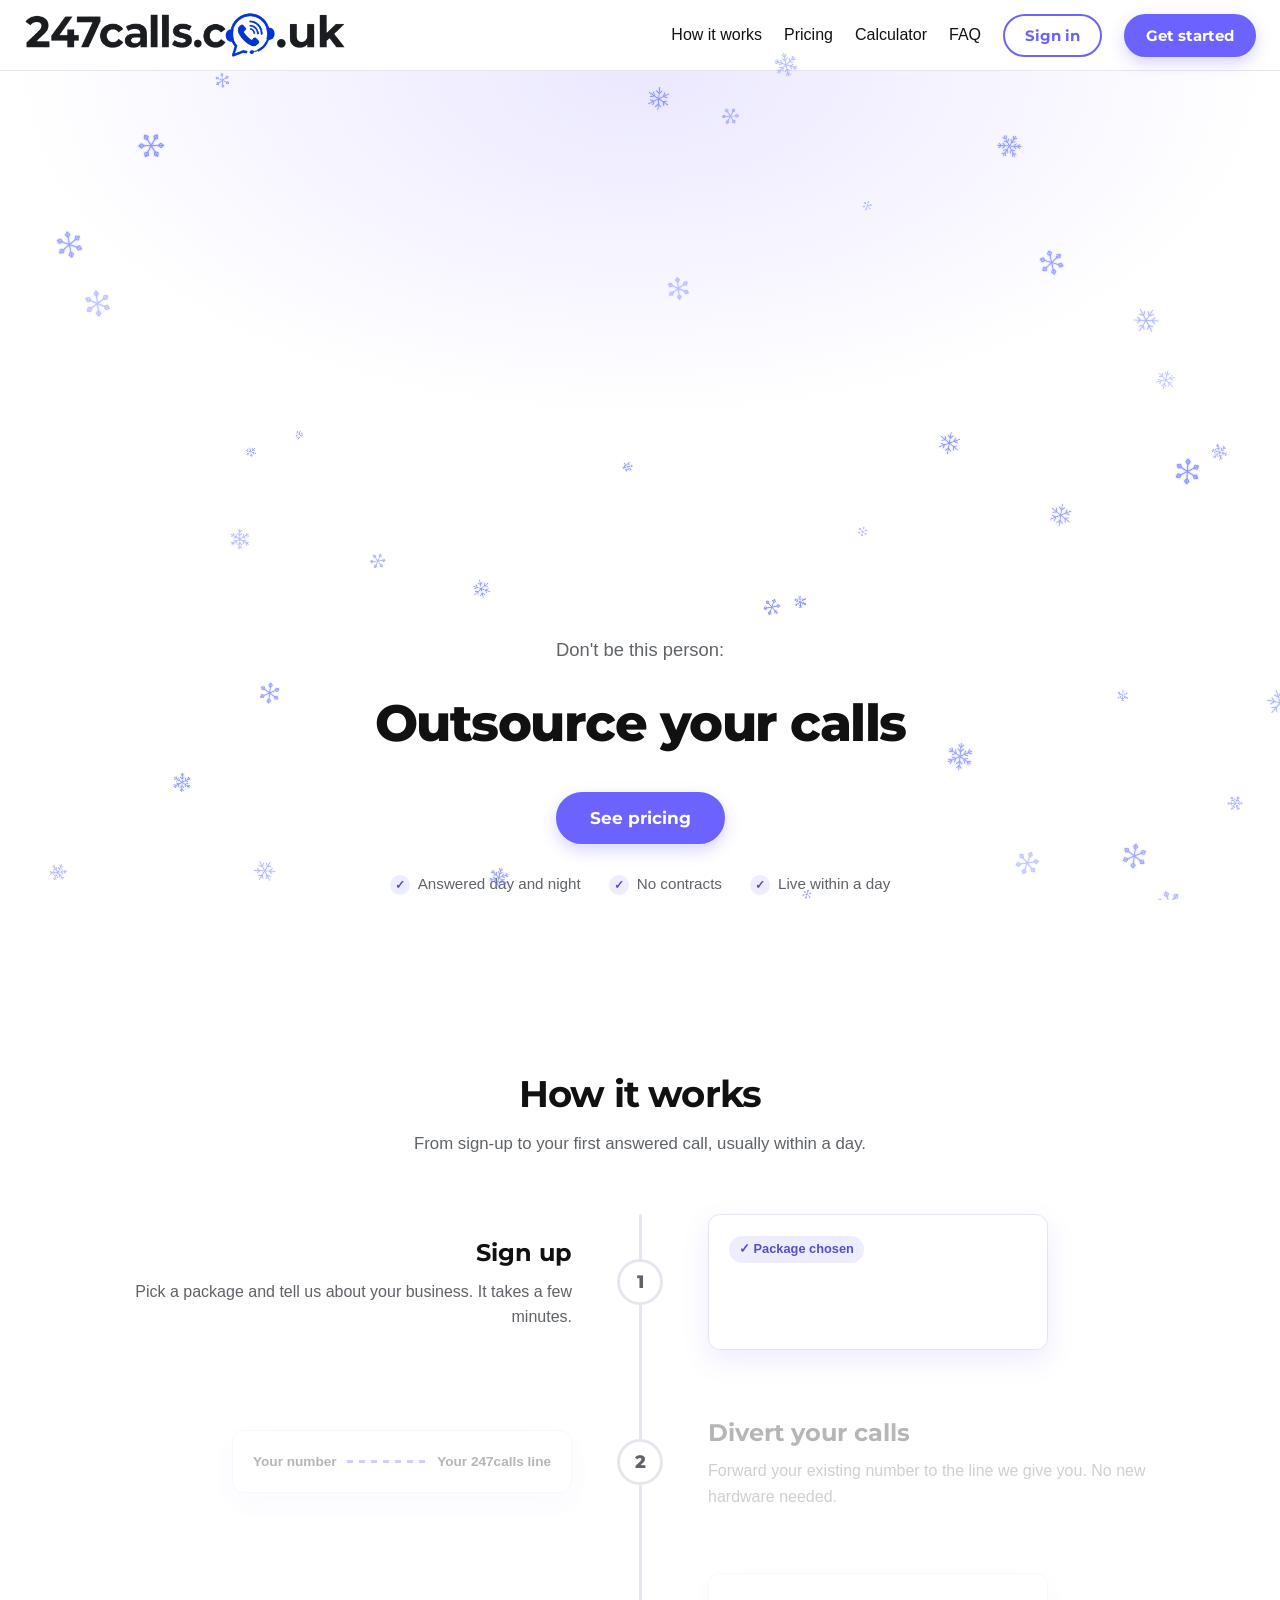
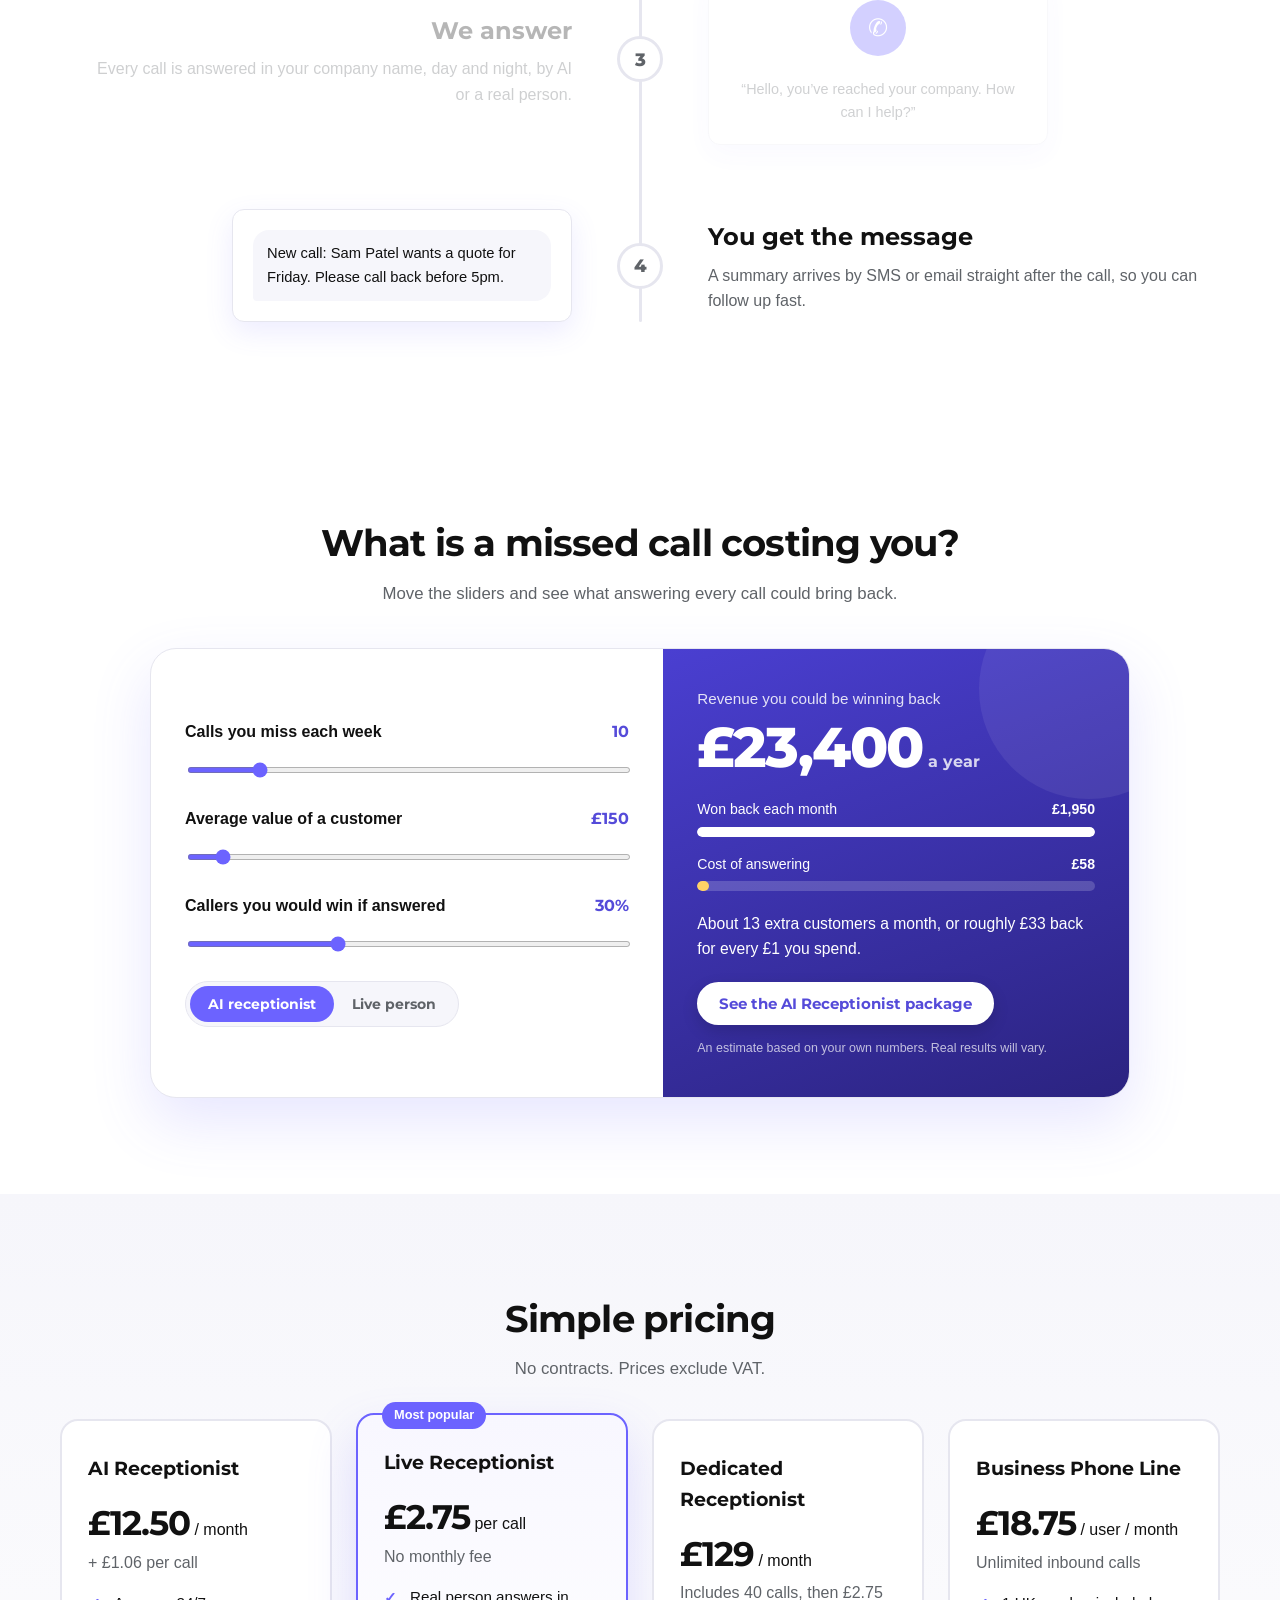
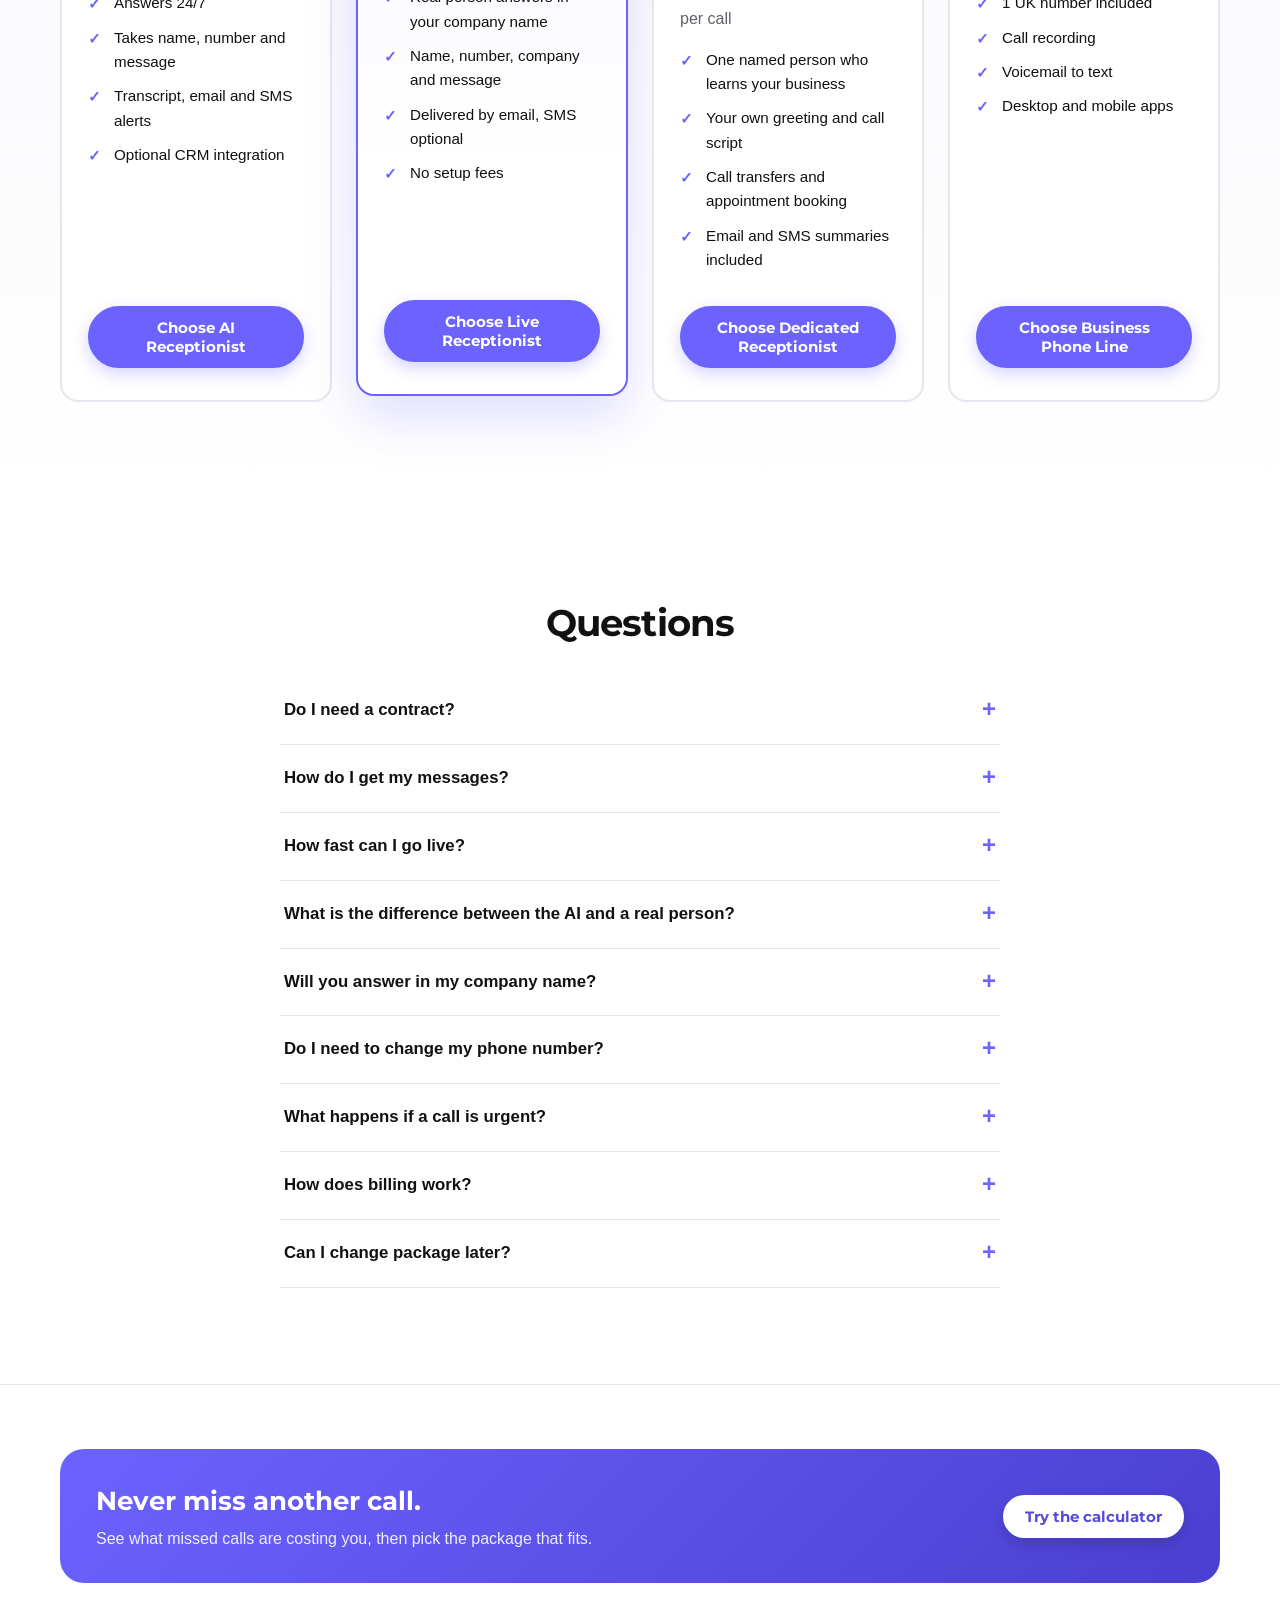
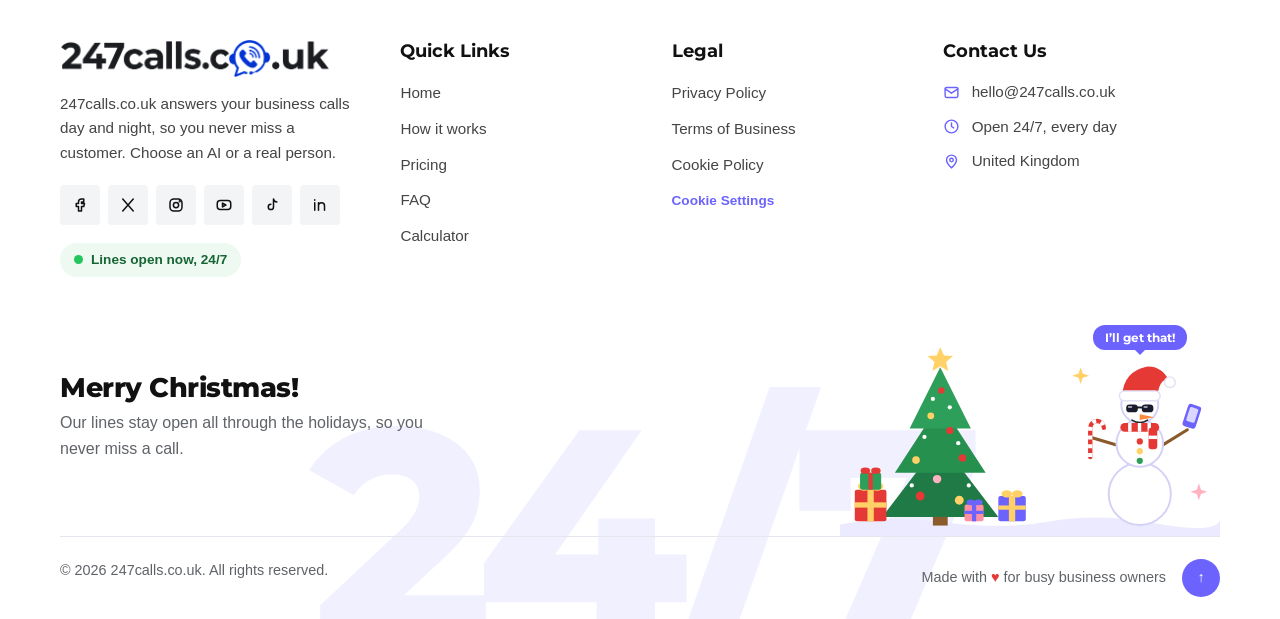
==== commit 55954871: "Theme Changed" ====
--- a/index.html
+++ b/index.html
@@ -15,7 +15,7 @@
 <!-- NAVBAR -->
 <header class="nav">
   <a class="logo" href="#home"><img src="logo.png" alt="247calls.co.uk" width="1100" height="157"></a>
-  <button class="nav-toggle" aria-label="Menu" aria-expanded="false">&#9776;</button>
+  <button class="nav-toggle" aria-label="Menu" aria-expanded="false" aria-controls="nav-links"><span class="keypad" aria-hidden="true"><i></i><i></i><i></i><i></i><i></i><i></i><i></i><i></i><i></i></span></button>
   <nav class="nav-links" id="nav-links">
     <a href="#how">How it works</a>
     <a href="#pricing">Pricing</a>
@@ -23,6 +23,7 @@
     <a href="#faq">FAQ</a>
     <a href="#" class="btn btn-ghost" data-open-signup>Sign in</a>
     <a href="#pricing" class="btn">Get started</a>
+    <p class="menu-live live"><i></i>Lines open now, 24/7</p>
   </nav>
 </header>
 
@@ -291,7 +292,7 @@
   </div>
   <div class="f-bottom">
     <p>© <span id="year"></span> 247calls.co.uk. All rights reserved.</p>
-    <div class="f-end"><p>Made with <span class="heart">&#9829;</span> by @ShanurShifat</p><a class="to-top" href="#home" aria-label="Back to top">&#8593;</a></div>
+    <div class="f-end"><p>Made with <span class="heart">&#9829;</span> for busy business owners</p><a class="to-top" href="#home" aria-label="Back to top">&#8593;</a></div>
   </div>
 <div class="f-mark" aria-hidden="true">24/7</div>
 </footer>
--- a/style.css
+++ b/style.css
@@ -362,25 +362,23 @@
 .switch input:focus-visible + span { outline: 3px solid var(--accent); outline-offset: 2px; }
 .ck-modal-actions { display: flex; flex-wrap: wrap; justify-content: flex-end; gap: 10px; margin-top: 18px; }
 
-/* ===== Footer snowman (Christmas edition) ===== */
-.snowman { position: absolute; right: 6%; bottom: 100%; z-index: 2; width: 132px; pointer-events: none; }
-.snowman svg { display: block; width: 100%; height: auto; overflow: visible; }
-.sm-arm { transform-origin: 98px 100px; animation: smwave 2.4s ease-in-out infinite; }
+/* ===== Footer Christmas scene (tree, gifts, snowman) ===== */
+.f-scene { max-width: var(--max); margin: 48px auto 0; display: flex; align-items: flex-end; justify-content: space-between; gap: 24px; }
+.f-greet { align-self: center; max-width: 400px; padding-bottom: 28px; }
+.f-greet strong { display: block; margin-bottom: 6px; font: 800 1.7rem "Montserrat", Arial, sans-serif; letter-spacing: -.5px; }
+.f-greet p { margin: 0; color: var(--muted); }
+.scene { position: relative; flex: none; width: min(100%, 380px); pointer-events: none; }
+.scene svg { display: block; width: 100%; height: auto; overflow: visible; }
+.f-bottom { margin-top: 0; }                      /* the scene stands right on the divider line */
+.sm-arm { transform-box: fill-box; transform-origin: 0 100%; animation: smwave 2.4s ease-in-out infinite; }
 @keyframes smwave { 0%, 100% { transform: rotate(-6deg); } 50% { transform: rotate(12deg); } }
 .sm-sp { transform-box: fill-box; transform-origin: center; animation: smtw 1.8s ease-in-out infinite; }
 @keyframes smtw { 0%, 100% { opacity: .25; transform: scale(.6); } 50% { opacity: 1; transform: scale(1.1); } }
-.sm-bubble { position: absolute; left: 50%; bottom: 100%; transform: translateX(-50%); margin-bottom: 8px; white-space: nowrap; padding: 5px 12px;
-  border-radius: 12px; background: var(--accent); color: #fff; font: 700 .75rem "Montserrat", Arial, sans-serif; }
+.scene .sm-bubble { position: absolute; left: 79%; top: 0; transform: translateX(-50%); white-space: nowrap; padding: 5px 12px; border-radius: 12px;
+  background: var(--accent); color: #fff; font: 700 .75rem "Montserrat", Arial, sans-serif; }
 .sm-bubble::after { content: ""; position: absolute; left: 50%; top: 100%; margin-left: -5px; border: 5px solid transparent; border-top-color: var(--accent); }
-@media (max-width: 900px) { .f-bottom { margin-top: 170px; } .snowman { width: 116px; } }
-@media (max-width: 560px) { .f-bottom { margin-top: 56px; } .snowman { right: 3%; } }   /* single column: he overlaps the empty space beside the contact details */
+@media (max-width: 760px) { .f-scene { flex-direction: column; align-items: center; gap: 4px; text-align: center; } .f-greet { max-width: none; padding-bottom: 0; } .scene { width: min(100%, 340px); } }
 @media (prefers-reduced-motion: reduce) { .sm-arm, .sm-sp { animation: none; } }
-
-/* ===== Footer logo: smaller on phones ===== */
-.logo { max-width: 100%; }
-.logo img { max-width: 100%; }
-@media (max-width: 760px) { .logo img { height: 30px; } .site-footer .logo img { height: 28px; } }
-@media (max-width: 380px) { .logo img { height: 26px; } .site-footer .logo img { height: 24px; } }
 
 /* ===== Missed-call calculator ===== */
 .calc { display: grid; grid-template-columns: 1.1fr 1fr; max-width: 980px; margin: 40px auto 0; overflow: hidden; background: #fff;
@@ -408,4 +406,59 @@
 .calc-line { margin: 0 0 20px; font-size: .98rem; }
 .calc-fine { margin: 14px 0 0; font-size: .78rem; opacity: .7; }
 @media (max-width: 760px) { .calc { grid-template-columns: 1fr; } .calc-inputs, .calc-out { padding: 28px 22px; } }
-@media (prefers-reduced-motion: reduce) { .calc-bars b { transition: none; } }+@media (prefers-reduced-motion: reduce) { .calc-bars b { transition: none; } }
+
+/* ===== Logo (logo.png, trimmed + transparent) ===== */
+.logo { display: flex; align-items: center; max-width: 100%; line-height: 0; }
+.logo img { display: block; flex: none; width: auto; max-width: none; height: clamp(32px, 4.2vw, 46px); }
+.site-footer .logo img { width: min(100%, 270px); height: auto; }      /* keeps its shape in the footer column */
+@media (max-width: 760px) { .logo img { height: 30px; } .site-footer .logo img { width: min(100%, 230px); height: auto; } }
+@media (max-width: 380px) { .logo img { height: 26px; } .site-footer .logo img { width: min(100%, 200px); } }
+
+/* =====================================================
+   MOBILE MENU – keypad button + full-screen "press 1" menu
+   ===================================================== */
+.nav-toggle, .menu-live { display: none; }
+.logo { position: relative; z-index: 2; }
+body.menu-open { overflow: hidden; }
+
+@media (max-width: 760px) {
+  .nav { background: rgba(255,255,255,.97); backdrop-filter: none; -webkit-backdrop-filter: none; }   /* blur would trap the fixed menu inside the bar */
+
+  /* 3x3 keypad button: the dots re-arrange into an X when open */
+  .nav-toggle { position: relative; z-index: 2; display: grid; place-items: center; width: 46px; height: 46px; padding: 0; border: 0; border-radius: 50%;
+    background: var(--bg-alt); cursor: pointer; transition: background .25s; }
+  .keypad { display: grid; grid-template-columns: repeat(3, 5px); gap: 4px; }
+  .keypad i { width: 5px; height: 5px; border-radius: 50%; background: var(--accent); transition: transform .35s, opacity .3s, background .25s; }
+  .nav-toggle[aria-expanded="true"] { background: var(--accent); }
+  .nav-toggle[aria-expanded="true"] .keypad i { background: #fff; transform: scale(1.3); }
+  .nav-toggle[aria-expanded="true"] .keypad i:nth-child(even) { transform: scale(0); opacity: 0; }
+
+  /* full-screen menu that grows out of the button */
+  .nav-links { position: fixed; inset: 0; z-index: 1; display: flex; flex-direction: column; align-items: stretch; gap: 0; overflow-y: auto;
+    padding: 96px 28px 28px; background: radial-gradient(120% 70% at 100% 0%, #e2dfff 0%, #f6f5ff 45%, #fff 100%); box-shadow: none;
+    counter-reset: ivr; visibility: hidden; pointer-events: none; clip-path: circle(0 at calc(100% - 47px) 35px);
+    transition: clip-path .6s cubic-bezier(.7, 0, .2, 1), visibility 0s linear .6s; }
+  .nav-links.open { visibility: visible; pointer-events: auto; clip-path: circle(150vmax at calc(100% - 47px) 35px); transition: clip-path .6s cubic-bezier(.7, 0, .2, 1), visibility 0s; }
+  .nav-links::before { content: "Welcome to 247calls. Please choose an option:"; margin-bottom: 8px; font-size: .9rem; color: var(--muted); }
+
+  .nav-links a:not(.btn) { counter-increment: ivr; display: flex; align-items: center; gap: 16px; padding: 14px 0; text-align: left;
+    border-bottom: 1px solid rgba(108,99,255,.16); font: 800 1.8rem "Montserrat", Arial, sans-serif; letter-spacing: -.5px; }
+  .nav-links a:not(.btn)::before { content: counter(ivr); flex: none; display: grid; place-items: center; width: 42px; height: 42px; border: 2px solid var(--accent);
+    border-radius: 50%; color: var(--accent); font-size: 1.05rem; transition: background .2s, color .2s; }
+  .nav-links a:not(.btn)::after { content: "\2192"; margin-left: auto; color: var(--accent); font-size: 1.3rem; transition: transform .2s; }
+  .nav-links a:not(.btn):active::before, .nav-links a:not(.btn):hover::before { background: var(--accent); color: #fff; }
+  .nav-links a:not(.btn):hover::after { transform: translateX(4px); }
+  .nav-links .btn { margin-top: 14px; padding: 14px; text-align: center; font-size: 1rem; }
+  .nav-links .btn-ghost { margin-top: auto; }                 /* pushes Sign in + Get started to the bottom of the screen */
+  .menu-live { display: flex; align-items: center; justify-content: center; gap: 8px; margin: 18px 0 0; font-size: .85rem; font-weight: 700; color: #166534; }
+
+  /* items rise in one after another */
+  .nav-links > * { opacity: 0; transform: translateY(18px); transition: opacity .25s, transform .25s; }
+  .nav-links.open > * { opacity: 1; transform: none; transition: opacity .45s, transform .45s; }
+  .nav-links.open > :nth-child(1) { transition-delay: .30s; } .nav-links.open > :nth-child(2) { transition-delay: .36s; }
+  .nav-links.open > :nth-child(3) { transition-delay: .42s; } .nav-links.open > :nth-child(4) { transition-delay: .48s; }
+  .nav-links.open > :nth-child(5) { transition-delay: .54s; } .nav-links.open > :nth-child(6) { transition-delay: .60s; }
+  .nav-links.open > :nth-child(7) { transition-delay: .66s; }
+}
+@media (prefers-reduced-motion: reduce) { .nav-links, .nav-links > *, .keypad i { transition: none !important; } }
